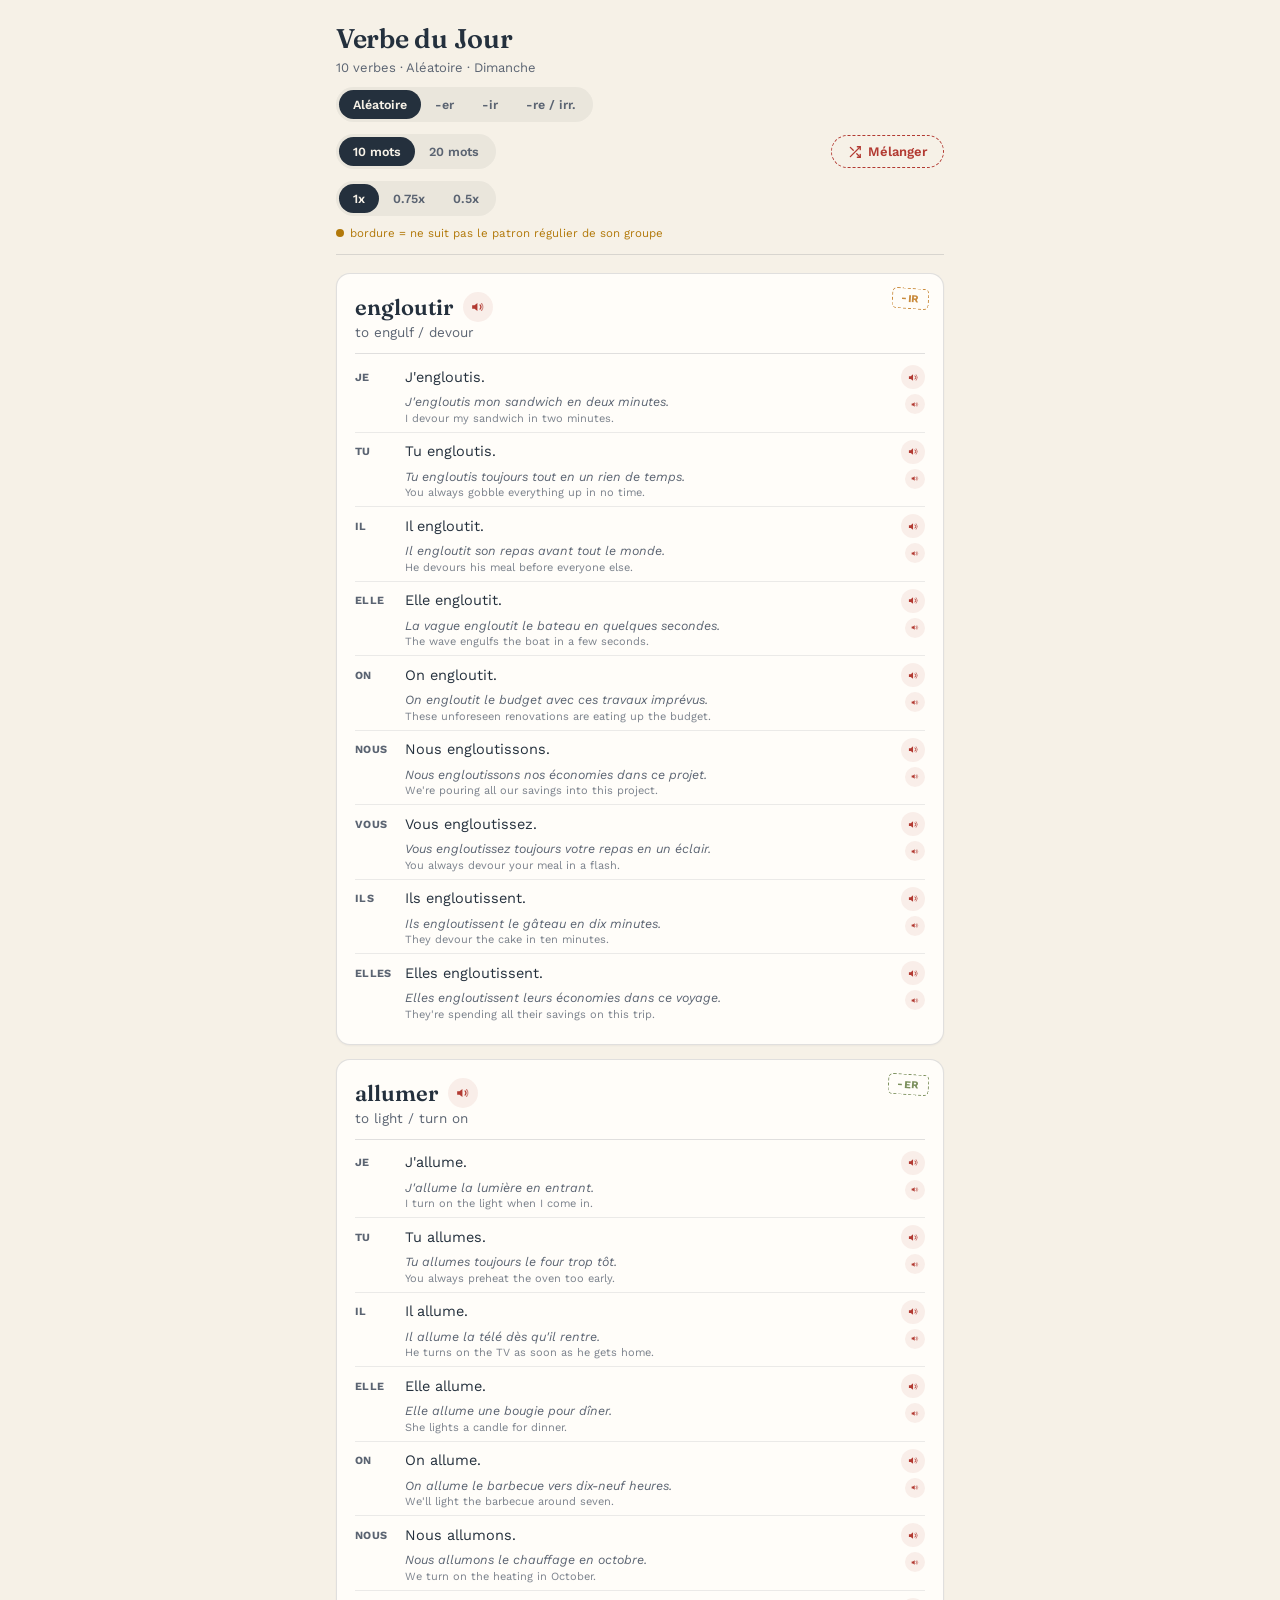
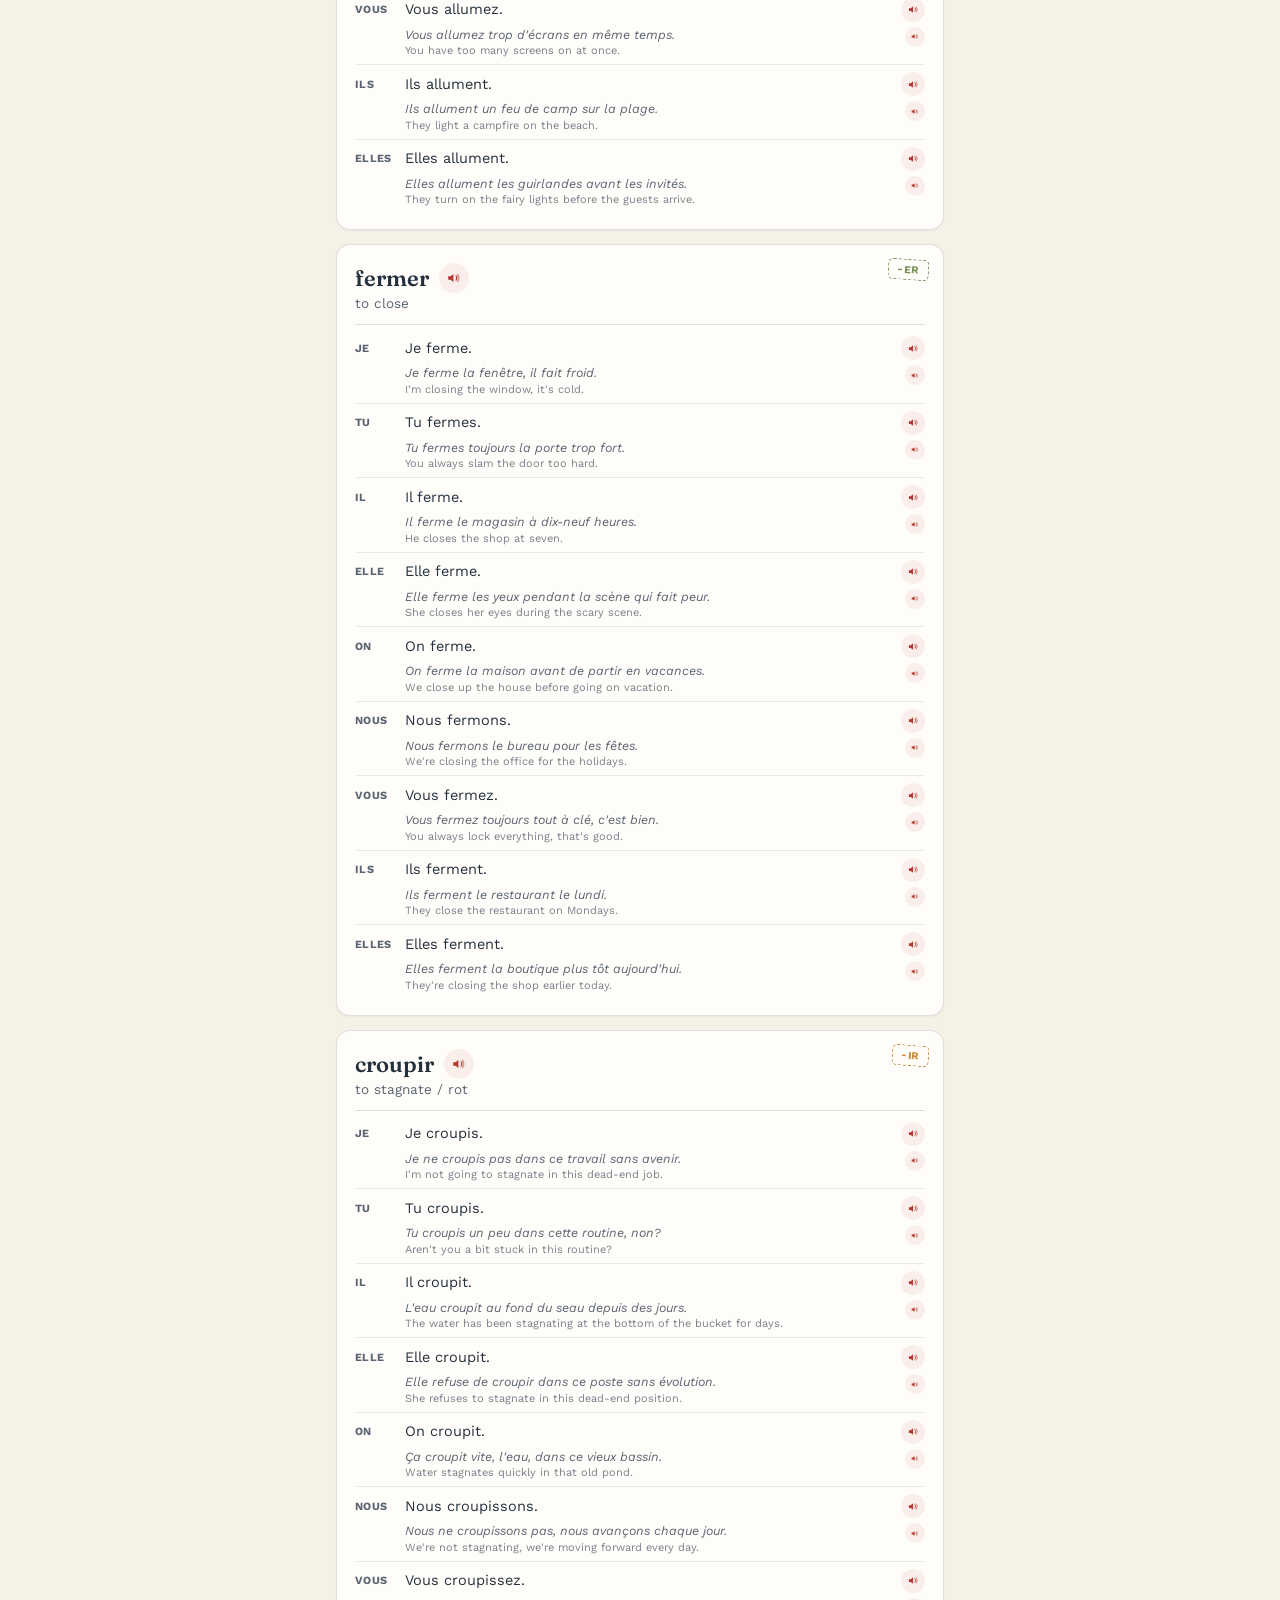
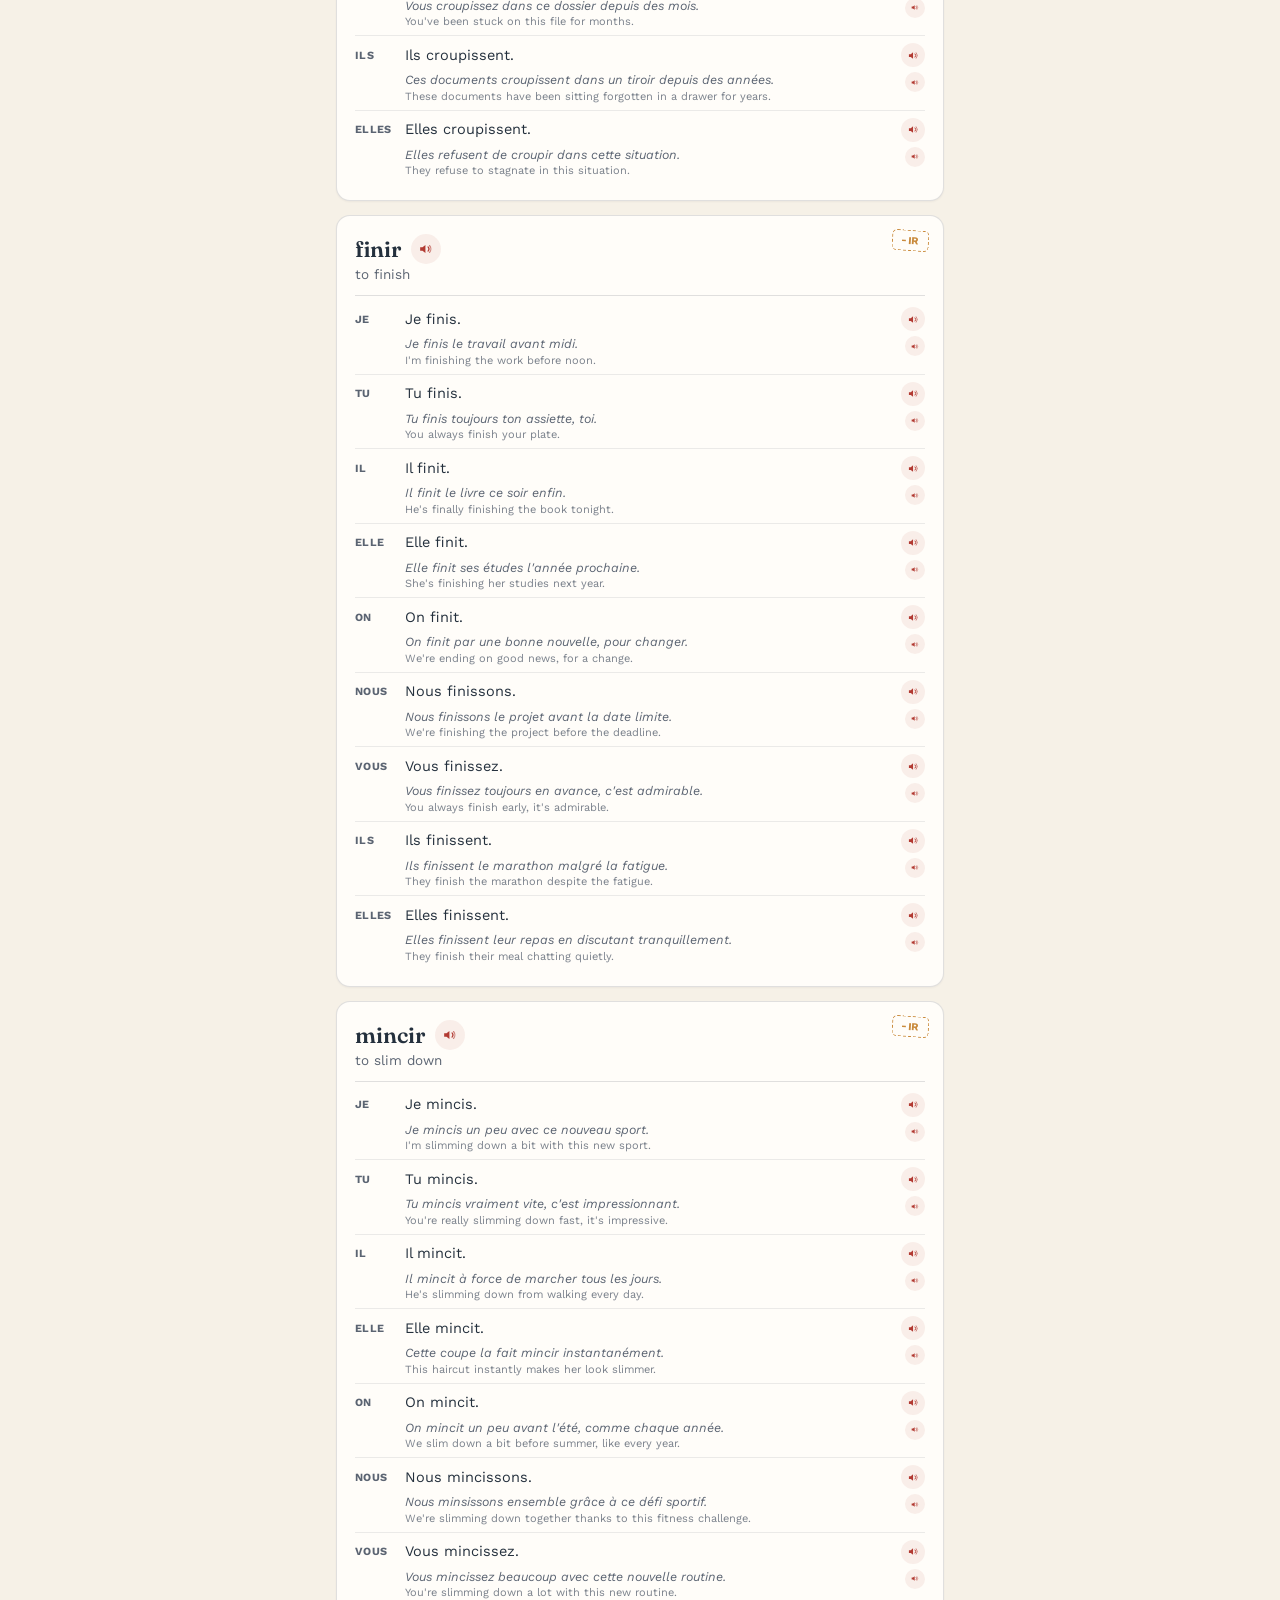
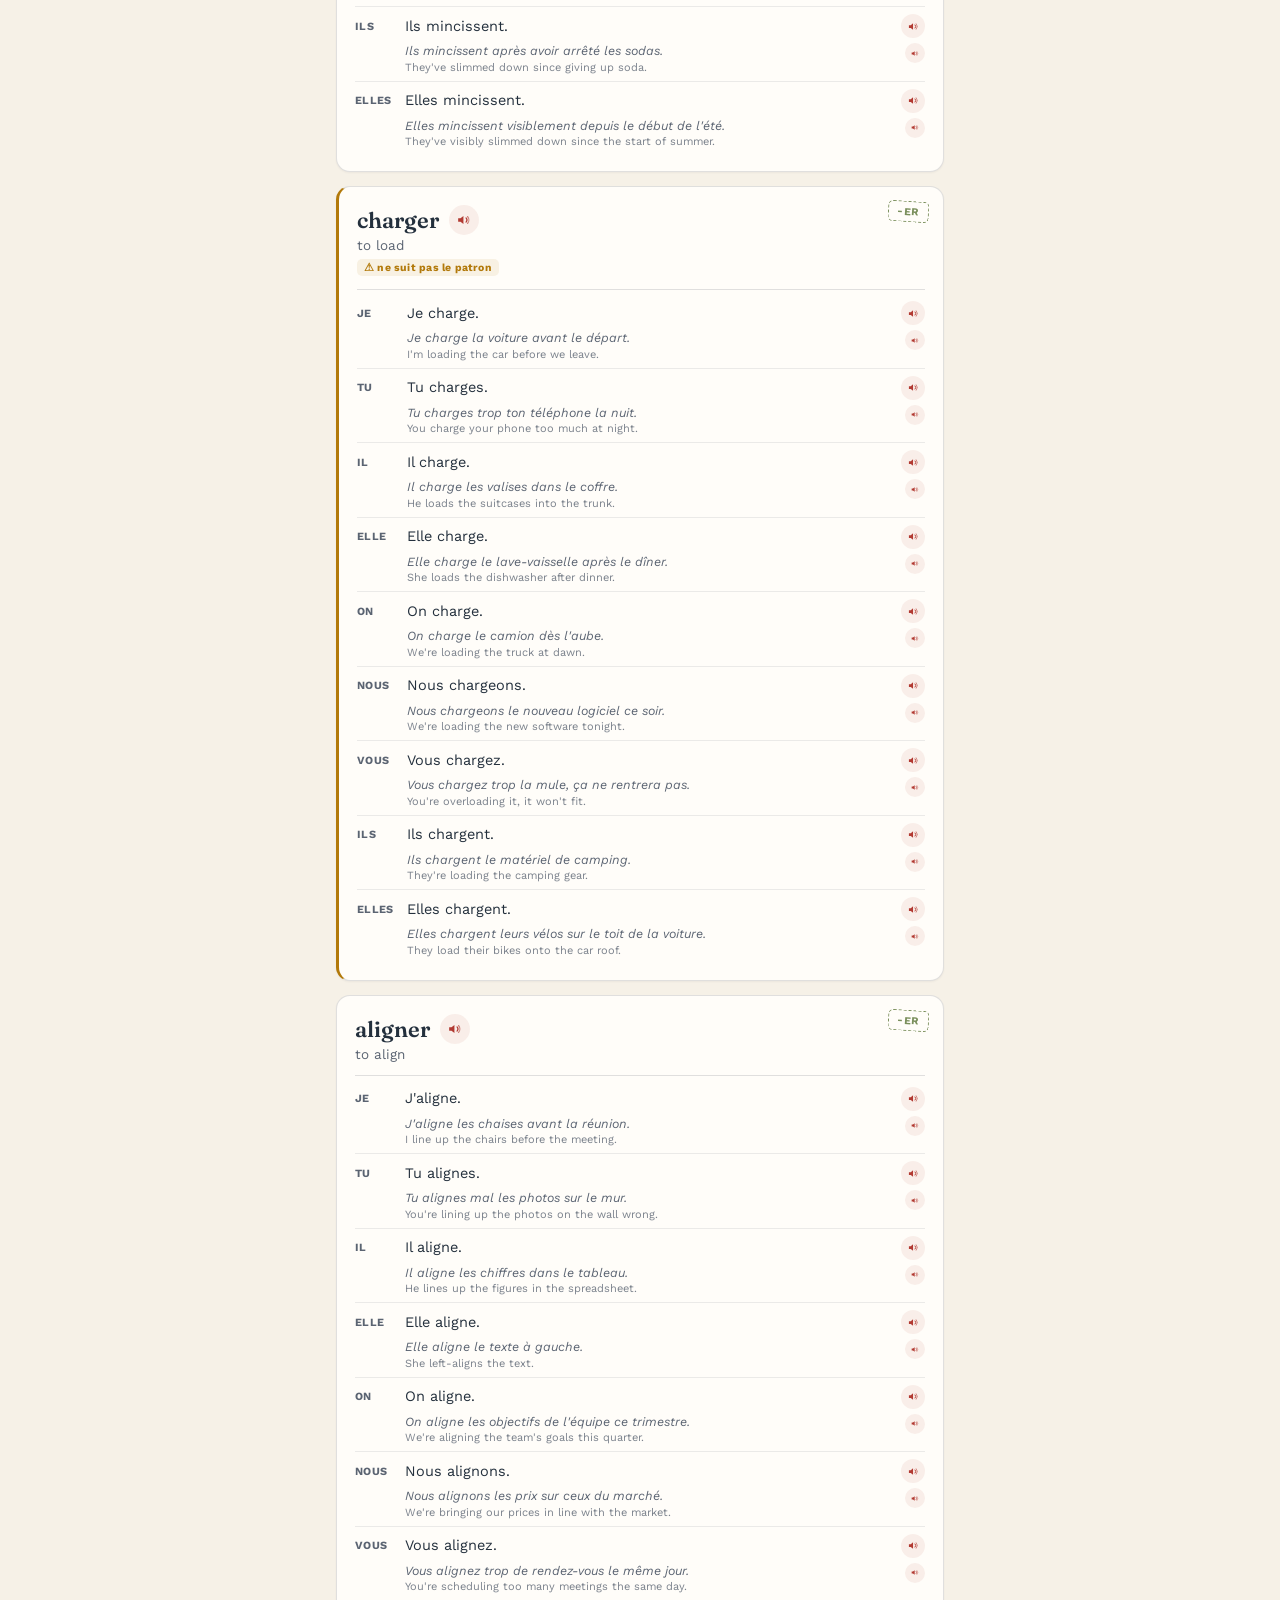
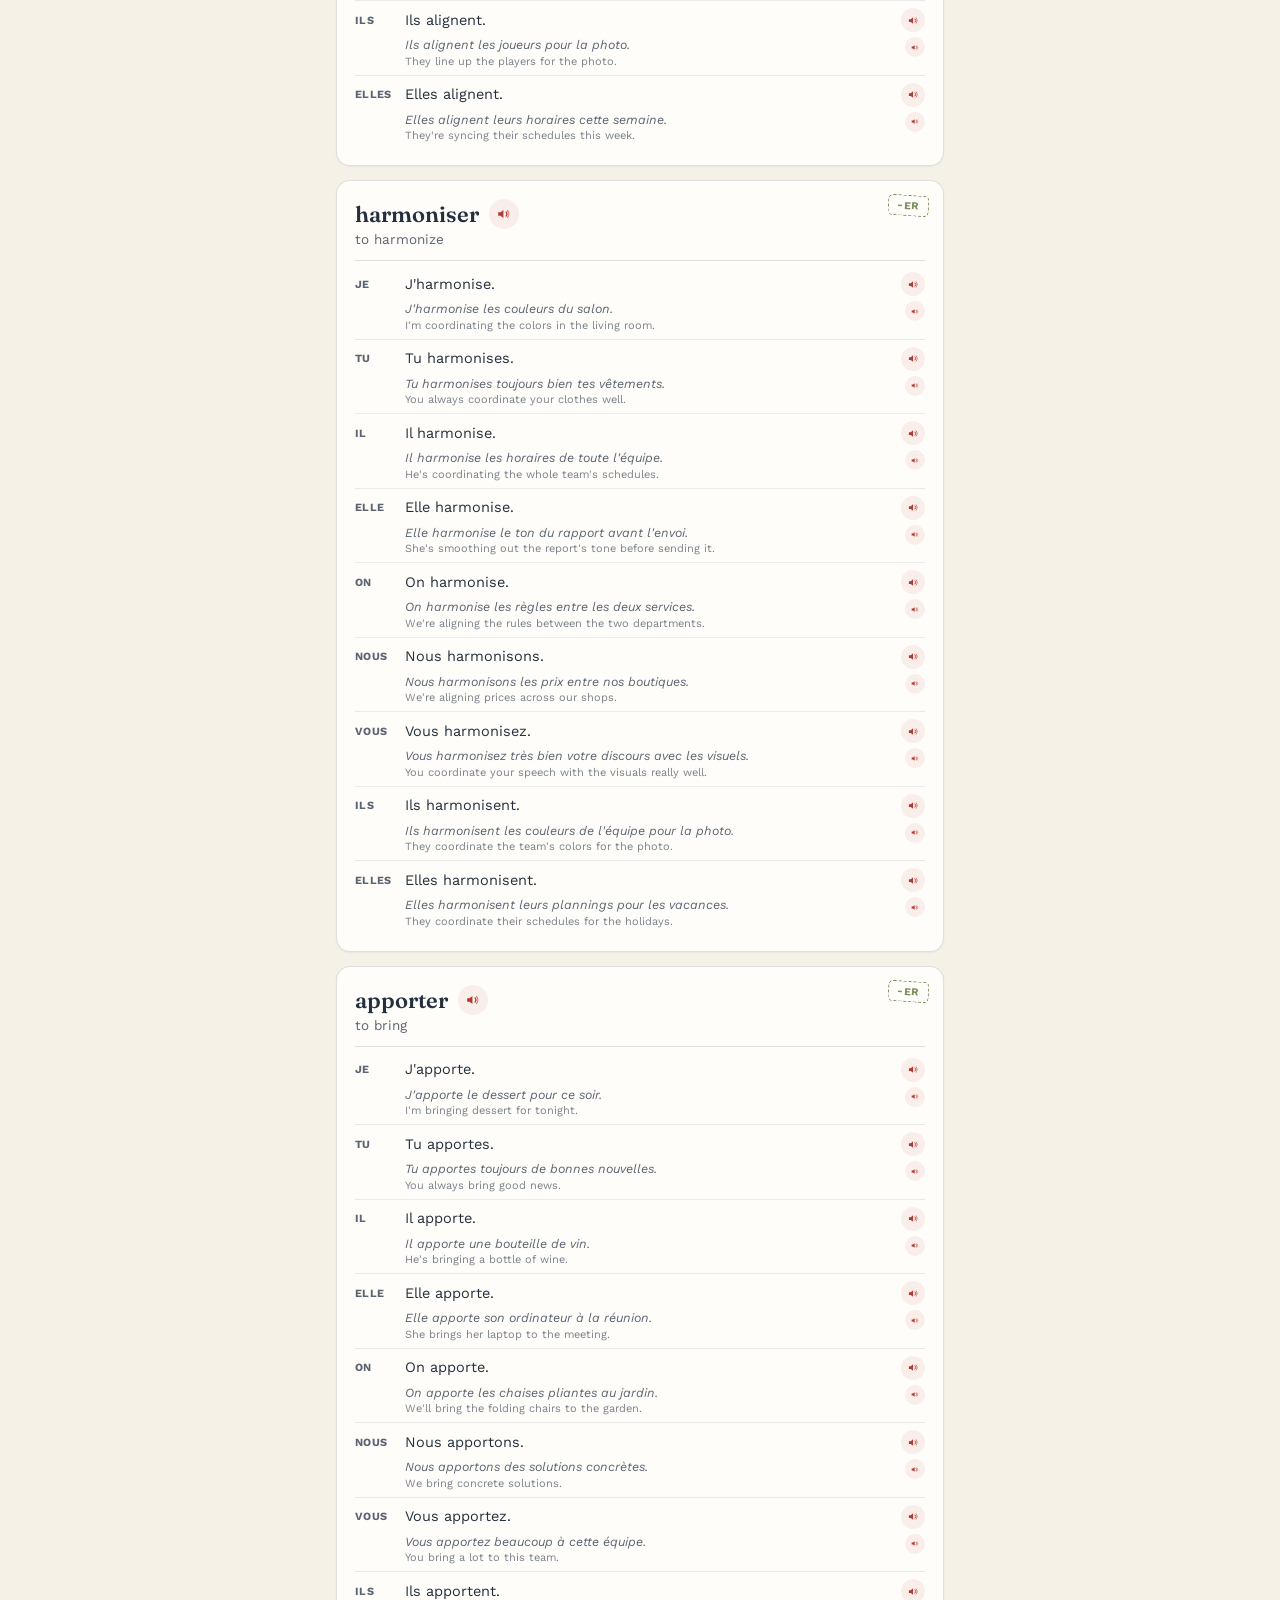
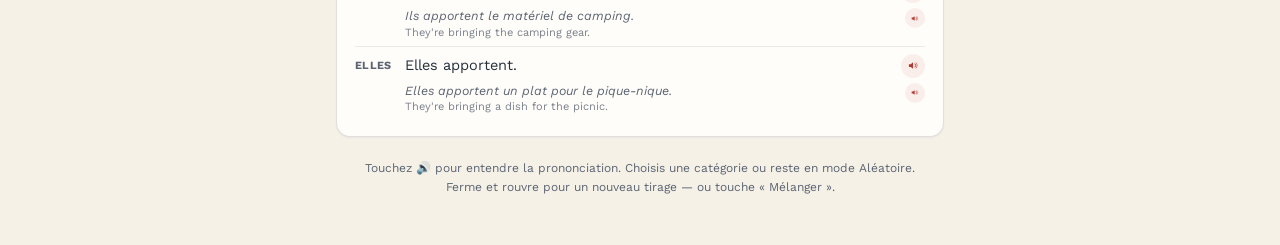
==== index.html @ c0dd316a "Split Verbe du Jour single-file app into a proper folder structure Break the monolithic verbedujour_" ====
<!DOCTYPE html>
<html lang="fr">
<head>
<meta charset="UTF-8">
<meta name="viewport" content="width=device-width, initial-scale=1.0">
<title>Verbe du Jour</title>
<link rel="stylesheet" href="css/styles.css">
</head>
<body>
<div class="wrap">
  <header>
    <div class="title-row">
      <h1>Verbe du Jour</h1>
    </div>
    <div class="subtitle" id="subtitle">— chargement —</div>

    <div class="row">
      <div class="seg" role="group" aria-label="Catégorie">
        <button class="cat-ALL active" data-cat="ALL">Aléatoire</button>
        <button class="cat-ER" data-cat="ER">-er</button>
        <button class="cat-IR" data-cat="IR">-ir</button>
        <button class="cat-RE" data-cat="RE">-re / irr.</button>
      </div>
    </div>
    <div class="row">
      <div class="seg" role="group" aria-label="Mots par jour">
        <button id="btn10" data-count="10">10 mots</button>
        <button id="btn20" data-count="20">20 mots</button>
      </div>
      <button class="shuffle-btn" id="shuffleBtn" aria-label="Mélanger">
        <svg viewBox="0 0 24 24" fill="none" stroke="currentColor" stroke-width="2.2" stroke-linecap="round" stroke-linejoin="round"><polyline points="16 3 21 3 21 8"/><line x1="4" y1="20" x2="21" y2="3"/><polyline points="21 16 21 21 16 21"/><line x1="15" y1="15" x2="21" y2="21"/><line x1="4" y1="4" x2="9" y2="9"/></svg>
        Mélanger
      </button>
    </div>
    <div class="row">
      <div class="seg" role="group" aria-label="Vitesse audio">
        <button class="speed-btn active" data-speed="1">1x</button>
        <button class="speed-btn" data-speed="0.75">0.75x</button>
        <button class="speed-btn" data-speed="0.5">0.5x</button>
      </div>
    </div>
    <div class="legend"><span class="dot"></span> bordure = ne suit pas le patron régulier de son groupe</div>
    <div class="voice-warning" id="voiceWarning">La lecture vocale n'est pas prise en charge par ce navigateur.</div>
  </header>
  <main>
    <div id="cards"></div>
  </main>
  <div class="foot-note">Touchez 🔊 pour entendre la prononciation. Choisis une catégorie ou reste en mode Aléatoire. Ferme et rouvre pour un nouveau tirage — ou touche « Mélanger ».</div>
</div>
<script src="js/data/verbs.js"></script>
<script src="js/data/sentences.js"></script>
<script src="js/app.js"></script>
</body>
</html>
---- css/styles.css ----
@import url('https://fonts.googleapis.com/css2?family=Fraunces:opsz,wght@9..144,500;9..144,600;9..144,700&family=Work+Sans:wght@400;500;600;700&display=swap');

  :root{
    --paper:#F6F1E7;
    --card:#FFFDF9;
    --ink:#24303D;
    --ink-soft:#5B6472;
    --accent:#B23A32;
    --accent-bg:rgba(178,58,50,0.08);
    --er:#7A8F5C;
    --ir:#C98A3B;
    --re:#4A6FA5;
    --line:rgba(36,48,61,0.14);
    --warn:#B2790A;
    --warn-bg:rgba(178,121,10,0.09);
  }
  *{box-sizing:border-box;-webkit-tap-highlight-color:transparent;}
  body{
    margin:0;
    background:var(--paper);
    color:var(--ink);
    font-family:'Work Sans',sans-serif;
    padding-bottom:48px;
  }
  .wrap{max-width:640px;margin:0 auto;padding:0 16px;}
  header{
    position:sticky;top:0;z-index:10;
    background:var(--paper);
    border-bottom:1px solid var(--line);
    padding-top:22px;padding-bottom:14px;
  }
  .title-row{display:flex;align-items:baseline;justify-content:space-between;}
  h1{
    font-family:'Fraunces',serif;
    font-weight:600;
    font-size:27px;
    margin:0;
    letter-spacing:-0.01em;
  }
  .subtitle{color:var(--ink-soft);font-size:13px;margin-top:5px;}
  .row{display:flex;align-items:center;gap:8px;margin-top:12px;flex-wrap:wrap;}
  .seg{display:flex;background:rgba(36,48,61,0.06);border-radius:999px;padding:3px;}
  .seg button{
    padding:7px 14px;border-radius:999px;border:none;background:transparent;
    font-family:'Work Sans',sans-serif;font-weight:600;font-size:12.5px;color:var(--ink-soft);
    cursor:pointer;transition:background .15s,color .15s;white-space:nowrap;
  }
  .seg button.active{background:var(--ink);color:var(--paper);}
  .seg button.cat-ER.active{background:var(--er);}
  .seg button.cat-IR.active{background:var(--ir);}
  .seg button.cat-RE.active{background:var(--re);}
  .shuffle-btn{
    margin-left:auto;display:flex;align-items:center;gap:6px;
    padding:8px 16px;border-radius:999px;border:1.5px dashed var(--accent);
    background:transparent;color:var(--accent);font-weight:600;font-size:13px;
    font-family:'Work Sans',sans-serif;cursor:pointer;transition:transform .15s;
  }
  .shuffle-btn:active{transform:scale(0.94);}
  .shuffle-btn svg{width:14px;height:14px;}
  .legend{display:flex;align-items:center;gap:6px;font-size:11.5px;color:var(--warn);margin-top:10px;}
  .legend .dot{width:8px;height:8px;border-radius:50%;background:var(--warn);flex-shrink:0;}
  main{padding-top:18px;}
  .card{
    background:var(--card);
    border:1px solid var(--line);
    border-radius:14px;
    padding:18px 18px 16px;
    margin-bottom:14px;
    position:relative;
    box-shadow:0 1px 2px rgba(36,48,61,0.05);
  }
  .card.irregular{border-left:3px solid var(--warn);}
  .stamp{
    position:absolute;top:14px;right:14px;
    font-weight:700;font-size:10.5px;letter-spacing:.08em;
    padding:3px 8px;border-radius:5px;border:1.5px dashed currentColor;
    transform:rotate(4deg);text-transform:uppercase;
  }
  .stamp.ER{color:var(--er);} .stamp.IR{color:var(--ir);} .stamp.RE{color:var(--re);}
  .irr-tag{
    display:inline-flex;align-items:center;gap:4px;
    font-size:10.5px;font-weight:700;color:var(--warn);background:var(--warn-bg);
    padding:2px 7px;border-radius:5px;margin-top:6px;letter-spacing:.02em;
  }
  .word-line{display:flex;align-items:center;gap:10px;padding-right:64px;}
  .infinitive{font-family:'Fraunces',serif;font-weight:600;font-size:22px;}
  .meaning{color:var(--ink-soft);font-size:13.5px;margin-top:2px;padding-right:64px;}
  .divider{height:1px;background:var(--line);margin:13px 0 4px;}
  .conj-block{margin-top:2px;}
  .conj-group{padding:7px 0;border-bottom:1px solid rgba(36,48,61,0.09);}
  .conj-group:last-child{border-bottom:none;}
  .conj-row{display:flex;align-items:center;gap:8px;}
  .pron{
    width:42px;flex-shrink:0;font-weight:700;font-size:11px;
    color:var(--ink-soft);text-transform:uppercase;letter-spacing:.03em;
  }
  .conj-fr{flex:1;font-size:14.5px;}
  .conj-speak{
    flex-shrink:0;width:24px;height:24px;border-radius:50%;border:none;
    background:var(--accent-bg);color:var(--accent);cursor:pointer;
    display:inline-flex;align-items:center;justify-content:center;
    transition:transform .12s;
  }
  .conj-speak svg{width:11px;height:11px;}
  .ex-row{display:flex;align-items:flex-start;gap:8px;margin-top:4px;padding-left:50px;}
  .ex-row .txt{flex:1;}
  .ex-row .fr{font-size:12.5px;font-style:italic;color:var(--ink-soft);line-height:1.4;}
  .ex-row .en{font-size:11px;color:var(--ink-soft);opacity:.8;margin-top:1px;}
  .ex-speak{
    flex-shrink:0;width:20px;height:20px;border-radius:50%;border:none;
    background:var(--accent-bg);color:var(--accent);cursor:pointer;
    display:inline-flex;align-items:center;justify-content:center;
    transition:transform .12s;margin-top:1px;
  }
  .ex-speak svg{width:9px;height:9px;}
  .impersonal-note{font-size:11.5px;color:var(--ink-soft);font-style:italic;margin-top:4px;padding-left:2px;}
  .speak-btn{
    flex-shrink:0;width:30px;height:30px;border-radius:50%;border:none;
    background:var(--accent-bg);color:var(--accent);cursor:pointer;
    display:inline-flex;align-items:center;justify-content:center;
    transition:transform .12s;
  }
  .speak-btn:active,.conj-speak:active,.ex-speak:active{transform:scale(0.88);}
  .speak-btn svg{width:14px;height:14px;}
  .speak-btn.playing,.conj-speak.playing,.ex-speak.playing{background:var(--accent);color:var(--card);}
  .foot-note{
    text-align:center;color:var(--ink-soft);font-size:12px;
    margin-top:22px;padding:0 20px;line-height:1.6;
  }
  .voice-warning{
    display:none;background:rgba(178,58,50,0.08);color:var(--accent);
    font-size:12.5px;padding:9px 14px;border-radius:10px;margin-top:14px;
  }
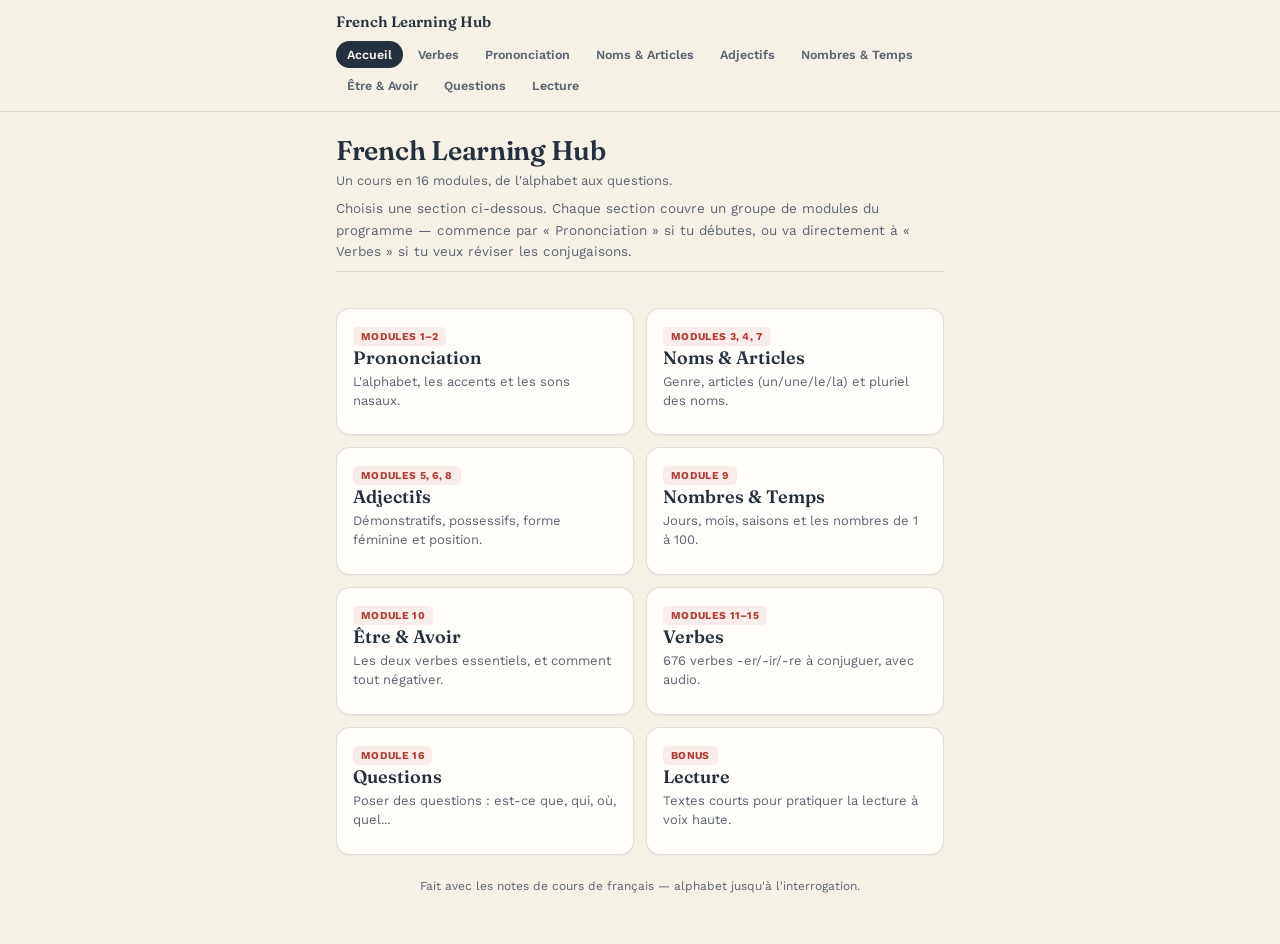
==== commit 3365ade1: "Add multi-tab site shell: shared nav, landing page, and a reusable voice module Moves the existing V" ====
--- a/index.html
+++ b/index.html
@@ -3,52 +3,68 @@
 <head>
 <meta charset="UTF-8">
 <meta name="viewport" content="width=device-width, initial-scale=1.0">
-<title>Verbe du Jour</title>
+<title>French Learning Hub</title>
 <link rel="stylesheet" href="css/styles.css">
+<link rel="stylesheet" href="css/nav.css">
 </head>
 <body>
+<script>window.NAV_BASE = ''; window.NAV_ACTIVE = 'home';</script>
+<div id="site-nav"></div>
 <div class="wrap">
-  <header>
+  <header class="hero">
     <div class="title-row">
-      <h1>Verbe du Jour</h1>
+      <h1>French Learning Hub</h1>
     </div>
-    <div class="subtitle" id="subtitle">— chargement —</div>
-
-    <div class="row">
-      <div class="seg" role="group" aria-label="Catégorie">
-        <button class="cat-ALL active" data-cat="ALL">Aléatoire</button>
-        <button class="cat-ER" data-cat="ER">-er</button>
-        <button class="cat-IR" data-cat="IR">-ir</button>
-        <button class="cat-RE" data-cat="RE">-re / irr.</button>
-      </div>
-    </div>
-    <div class="row">
-      <div class="seg" role="group" aria-label="Mots par jour">
-        <button id="btn10" data-count="10">10 mots</button>
-        <button id="btn20" data-count="20">20 mots</button>
-      </div>
-      <button class="shuffle-btn" id="shuffleBtn" aria-label="Mélanger">
-        <svg viewBox="0 0 24 24" fill="none" stroke="currentColor" stroke-width="2.2" stroke-linecap="round" stroke-linejoin="round"><polyline points="16 3 21 3 21 8"/><line x1="4" y1="20" x2="21" y2="3"/><polyline points="21 16 21 21 16 21"/><line x1="15" y1="15" x2="21" y2="21"/><line x1="4" y1="4" x2="9" y2="9"/></svg>
-        Mélanger
-      </button>
-    </div>
-    <div class="row">
-      <div class="seg" role="group" aria-label="Vitesse audio">
-        <button class="speed-btn active" data-speed="1">1x</button>
-        <button class="speed-btn" data-speed="0.75">0.75x</button>
-        <button class="speed-btn" data-speed="0.5">0.5x</button>
-      </div>
-    </div>
-    <div class="legend"><span class="dot"></span> bordure = ne suit pas le patron régulier de son groupe</div>
-    <div class="voice-warning" id="voiceWarning">La lecture vocale n'est pas prise en charge par ce navigateur.</div>
+    <div class="subtitle">Un cours en 16 modules, de l'alphabet aux questions.</div>
+    <div class="intro">Choisis une section ci-dessous. Chaque section couvre un groupe de modules du programme — commence par « Prononciation » si tu débutes, ou va directement à « Verbes » si tu veux réviser les conjugaisons.</div>
   </header>
   <main>
-    <div id="cards"></div>
+    <div class="tab-grid">
+      <a class="tab-card" href="prononciation/index.html">
+        <span class="module-tag">Modules 1–2</span>
+        <h2>Prononciation</h2>
+        <p>L'alphabet, les accents et les sons nasaux.</p>
+      </a>
+      <a class="tab-card" href="noms-articles/index.html">
+        <span class="module-tag">Modules 3, 4, 7</span>
+        <h2>Noms &amp; Articles</h2>
+        <p>Genre, articles (un/une/le/la) et pluriel des noms.</p>
+      </a>
+      <a class="tab-card" href="adjectifs/index.html">
+        <span class="module-tag">Modules 5, 6, 8</span>
+        <h2>Adjectifs</h2>
+        <p>Démonstratifs, possessifs, forme féminine et position.</p>
+      </a>
+      <a class="tab-card" href="nombres-temps/index.html">
+        <span class="module-tag">Module 9</span>
+        <h2>Nombres &amp; Temps</h2>
+        <p>Jours, mois, saisons et les nombres de 1 à 100.</p>
+      </a>
+      <a class="tab-card" href="etre-avoir/index.html">
+        <span class="module-tag">Module 10</span>
+        <h2>Être &amp; Avoir</h2>
+        <p>Les deux verbes essentiels, et comment tout négativer.</p>
+      </a>
+      <a class="tab-card" href="verbes/index.html">
+        <span class="module-tag">Modules 11–15</span>
+        <h2>Verbes</h2>
+        <p>676 verbes -er/-ir/-re à conjuguer, avec audio.</p>
+      </a>
+      <a class="tab-card" href="questions/index.html">
+        <span class="module-tag">Module 16</span>
+        <h2>Questions</h2>
+        <p>Poser des questions : est-ce que, qui, où, quel...</p>
+      </a>
+      <a class="tab-card" href="lecture/index.html">
+        <span class="module-tag">Bonus</span>
+        <h2>Lecture</h2>
+        <p>Textes courts pour pratiquer la lecture à voix haute.</p>
+      </a>
+    </div>
   </main>
-  <div class="foot-note">Touchez 🔊 pour entendre la prononciation. Choisis une catégorie ou reste en mode Aléatoire. Ferme et rouvre pour un nouveau tirage — ou touche « Mélanger ».</div>
+  <div class="foot-note">Fait avec les notes de cours de français — alphabet jusqu'à l'interrogation.</div>
 </div>
-<script src="js/data/verbs.js"></script>
-<script src="js/data/sentences.js"></script>
-<script src="js/app.js"></script>
+<script src="js/voice.js"></script>
+<script src="js/nav.js"></script>
 </body>
 </html>
--- a/css/styles.css
+++ b/css/styles.css
@@ -131,3 +131,86 @@
     display:none;background:rgba(178,58,50,0.08);color:var(--accent);
     font-size:12.5px;padding:9px 14px;border-radius:10px;margin-top:14px;
   }
+
+  /* ---- shared across every tab: hero, landing grid, reference tables, drills ---- */
+  .hero{padding-top:22px;padding-bottom:8px;}
+  .hero h1{font-size:27px;}
+  .hero .subtitle{margin-top:6px;}
+  .intro{color:var(--ink-soft);font-size:13.5px;line-height:1.6;margin-top:10px;}
+
+  .tab-grid{
+    display:grid;grid-template-columns:1fr 1fr;gap:12px;margin-top:18px;
+  }
+  @media (max-width:520px){ .tab-grid{grid-template-columns:1fr;} }
+  .tab-card{
+    display:block;background:var(--card);border:1px solid var(--line);border-radius:14px;
+    padding:16px;text-decoration:none;color:var(--ink);
+    box-shadow:0 1px 2px rgba(36,48,61,0.05);transition:transform .12s,box-shadow .12s;
+  }
+  .tab-card:active{transform:scale(0.98);}
+  .tab-card h2{
+    font-family:'Fraunces',serif;font-weight:600;font-size:18px;margin:0 0 4px;
+  }
+  .tab-card p{color:var(--ink-soft);font-size:13px;margin:0 0 8px;line-height:1.45;}
+  .module-tag{
+    display:inline-block;font-size:10.5px;font-weight:700;letter-spacing:.03em;
+    color:var(--accent);background:var(--accent-bg);padding:3px 8px;border-radius:5px;
+    text-transform:uppercase;
+  }
+
+  .rule-table{width:100%;border-collapse:collapse;margin:12px 0;font-size:13.5px;}
+  .rule-table th,.rule-table td{
+    text-align:left;padding:7px 10px;border-bottom:1px solid var(--line);
+  }
+  .rule-table th{
+    font-family:'Work Sans',sans-serif;font-weight:700;font-size:11.5px;
+    color:var(--ink-soft);text-transform:uppercase;letter-spacing:.03em;
+  }
+  .rule-table-wrap{overflow-x:auto;}
+
+  .trap{
+    display:flex;gap:8px;align-items:flex-start;
+    background:var(--warn-bg);color:var(--ink);border-left:3px solid var(--warn);
+    border-radius:8px;padding:10px 12px;margin:12px 0;font-size:13px;line-height:1.5;
+  }
+  .trap strong{color:var(--warn);}
+
+  .self-check{
+    background:var(--card);border:1px solid var(--line);border-radius:12px;
+    padding:14px 16px;margin:14px 0;
+  }
+  .self-check .q{font-weight:600;font-size:14px;}
+  .self-check .reveal-btn{
+    margin-top:8px;padding:6px 14px;border-radius:999px;border:1.5px dashed var(--accent);
+    background:transparent;color:var(--accent);font-weight:600;font-size:12.5px;
+    font-family:'Work Sans',sans-serif;cursor:pointer;
+  }
+  .self-check .answer{
+    display:none;margin-top:10px;padding-top:10px;border-top:1px dashed var(--line);
+    color:var(--ink-soft);font-size:13.5px;line-height:1.5;
+  }
+  .self-check.revealed .answer{display:block;}
+  .self-check.revealed .reveal-btn{display:none;}
+
+  .drill{
+    background:var(--card);border:1px solid var(--line);border-radius:12px;
+    padding:14px 16px;margin:12px 0;
+  }
+  .drill .prompt{font-weight:600;font-size:14.5px;margin-bottom:10px;}
+  .drill-options{display:flex;flex-wrap:wrap;gap:8px;}
+  .drill-option{
+    padding:7px 14px;border-radius:999px;border:1.5px solid var(--line);
+    background:transparent;color:var(--ink);font-weight:600;font-size:12.5px;
+    font-family:'Work Sans',sans-serif;cursor:pointer;transition:background .12s,border-color .12s;
+  }
+  .drill-option:hover{background:rgba(36,48,61,0.05);}
+  .drill-option.correct{border-color:var(--er);background:var(--er);color:var(--card);}
+  .drill-option.incorrect{border-color:var(--accent);background:var(--accent);color:var(--card);}
+  .drill-feedback{margin-top:10px;font-size:13px;color:var(--ink-soft);min-height:18px;}
+
+  .stub-card{
+    background:var(--card);border:1px dashed var(--line);border-radius:14px;
+    padding:24px 20px;margin-top:18px;text-align:center;color:var(--ink-soft);
+  }
+  .stub-card p{margin:6px 0;font-size:13.5px;line-height:1.6;}
+  .stub-card a{color:var(--accent);font-weight:600;}
--- a/css/nav.css
+++ b/css/nav.css
@@ -0,0 +1,68 @@
+#site-nav {
+  background: var(--paper);
+  border-bottom: 1px solid var(--line);
+}
+.nav-wrap {
+  max-width: 640px;
+  margin: 0 auto;
+  padding: 12px 16px;
+  display: flex;
+  align-items: center;
+  gap: 10px;
+  flex-wrap: wrap;
+}
+.nav-brand {
+  font-family: 'Fraunces', serif;
+  font-weight: 600;
+  font-size: 15px;
+  color: var(--ink);
+  text-decoration: none;
+  flex-shrink: 0;
+}
+.nav-toggle {
+  display: none;
+  margin-left: auto;
+  background: none;
+  border: none;
+  color: var(--ink);
+  cursor: pointer;
+  padding: 4px;
+}
+.nav-toggle svg { width: 22px; height: 22px; }
+.nav-links {
+  display: flex;
+  flex-wrap: wrap;
+  gap: 4px;
+  margin-left: auto;
+}
+.nav-link {
+  padding: 6px 11px;
+  border-radius: 999px;
+  font-family: 'Work Sans', sans-serif;
+  font-size: 12.5px;
+  font-weight: 600;
+  color: var(--ink-soft);
+  text-decoration: none;
+  white-space: nowrap;
+  transition: background .15s, color .15s;
+}
+.nav-link:hover { background: rgba(36,48,61,0.06); }
+.nav-link.active { background: var(--ink); color: var(--paper); }
+
+@media (max-width: 640px) {
+  .nav-toggle {
+    display: inline-flex;
+    align-items: center;
+    justify-content: center;
+  }
+  .nav-links {
+    display: none;
+    flex-direction: column;
+    align-items: flex-start;
+    width: 100%;
+    margin-left: 0;
+    margin-top: 10px;
+  }
+  .nav-links.open { display: flex; }
+  .nav-link { width: 100%; padding: 9px 11px; }
+}
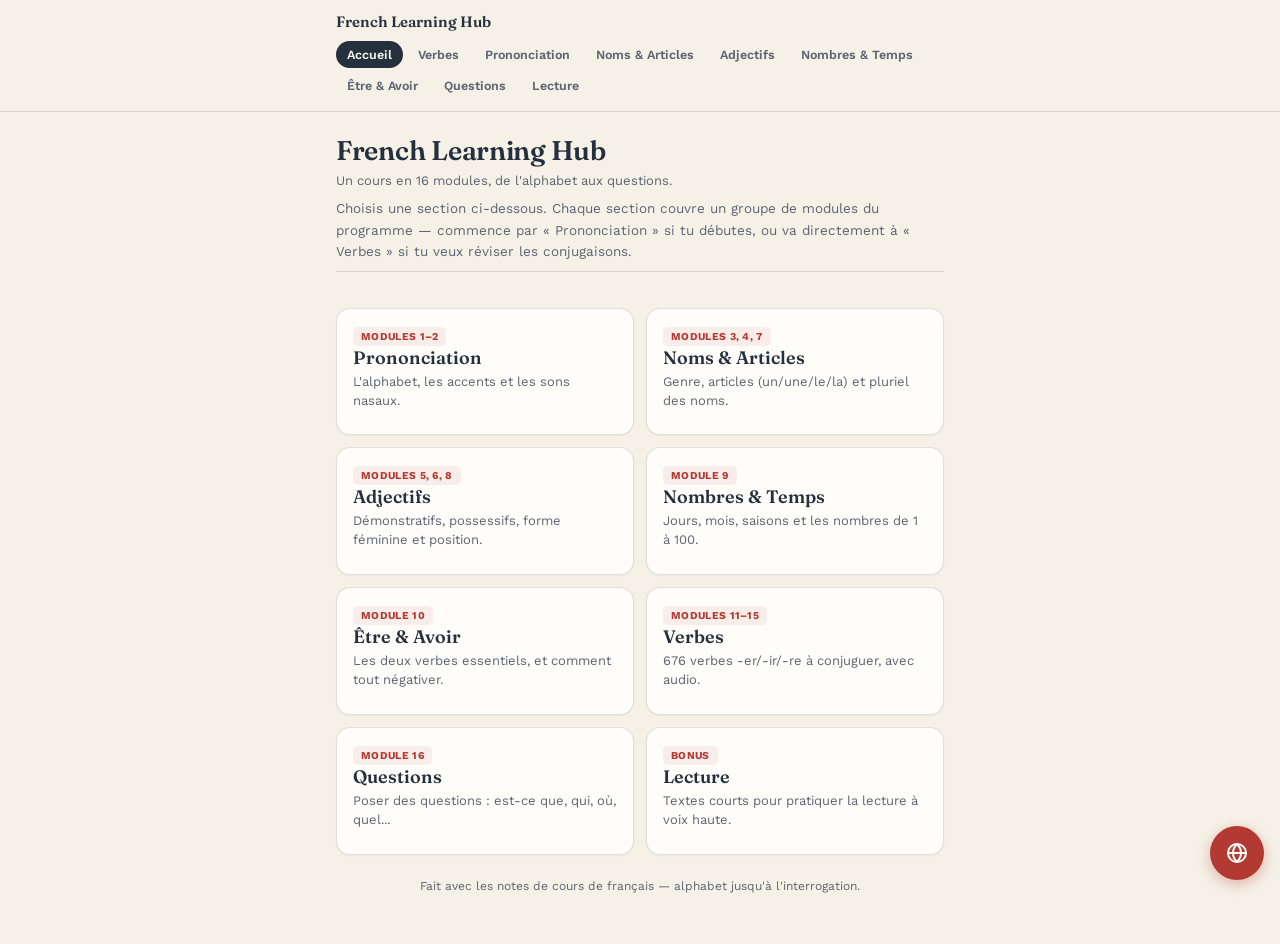
==== commit 4c6d10e4: "Add a floating quick-translate bubble, present on every page Adds js/translate.js + css/translate.cs" ====
--- a/index.html
+++ b/index.html
@@ -6,6 +6,7 @@
 <title>French Learning Hub</title>
 <link rel="stylesheet" href="css/styles.css">
 <link rel="stylesheet" href="css/nav.css">
+<link rel="stylesheet" href="css/translate.css">
 </head>
 <body>
 <script>window.NAV_BASE = ''; window.NAV_ACTIVE = 'home';</script>
@@ -66,5 +67,6 @@
 </div>
 <script src="js/voice.js"></script>
 <script src="js/nav.js"></script>
+<script src="js/translate.js"></script>
 </body>
 </html>
--- a/css/styles.css
+++ b/css/styles.css
@@ -24,7 +24,7 @@
   }
   .wrap{max-width:640px;margin:0 auto;padding:0 16px;}
   header{
-    position:sticky;top:0;z-index:10;
+    position:sticky;top:var(--nav-height, 53px);z-index:10;
     background:var(--paper);
     border-bottom:1px solid var(--line);
     padding-top:22px;padding-bottom:14px;
@@ -214,3 +214,50 @@
   }
   .stub-card p{margin:6px 0;font-size:13.5px;line-height:1.6;}
   .stub-card a{color:var(--accent);font-weight:600;}
+
+  section{margin-top:26px;}
+  section h2{
+    font-family:'Fraunces',serif;font-weight:600;font-size:19px;margin:0 0 8px;
+  }
+  section p{color:var(--ink-soft);font-size:13.5px;line-height:1.6;margin:6px 0;}
+  section h3{
+    font-family:'Work Sans',sans-serif;font-weight:700;font-size:12px;
+    color:var(--ink-soft);text-transform:uppercase;letter-spacing:.03em;
+    margin:14px 0 6px;
+  }
+
+  .word-list{display:flex;flex-wrap:wrap;gap:8px;margin:10px 0;}
+  .word-chip{
+    display:inline-flex;align-items:center;gap:6px;
+    background:var(--card);border:1px solid var(--line);border-radius:999px;
+    padding:5px 6px 5px 13px;font-size:13px;
+  }
+  .word-chip .note{color:var(--ink-soft);font-size:11px;margin-left:2px;}
+  .speak-btn.small,.word-chip button{width:22px;height:22px;}
+  .speak-btn.small svg,.word-chip button svg{width:11px;height:11px;}
+
+  .alphabet-grid{
+    display:grid;grid-template-columns:repeat(auto-fill,minmax(68px,1fr));
+    gap:8px;margin:12px 0;
+  }
+  .letter-chip{
+    display:flex;flex-direction:column;align-items:center;gap:4px;
+    background:var(--card);border:1px solid var(--line);border-radius:10px;
+    padding:10px 4px 8px;
+  }
+  .letter-chip .letter{font-family:'Fraunces',serif;font-weight:600;font-size:19px;}
+  .letter-chip .phon{font-size:10px;color:var(--ink-soft);}
+
+  .number-grid{
+    display:grid;grid-template-columns:repeat(auto-fill,minmax(96px,1fr));
+    gap:8px;margin:12px 0;
+  }
+  .number-chip{
+    display:flex;flex-direction:column;align-items:center;gap:3px;
+    background:var(--card);border:1px solid var(--line);border-radius:10px;
+    padding:9px 6px 7px;text-align:center;
+  }
+  .number-chip .digit{font-family:'Fraunces',serif;font-weight:600;font-size:16px;}
+  .number-chip .words{font-size:10.5px;color:var(--ink-soft);line-height:1.25;min-height:2.4em;}
+  .number-chip .en-gloss{font-size:9.5px;color:var(--ink-soft);opacity:.7;font-style:italic;}
+  .number-chip.irregular-zone{border-color:var(--warn);background:var(--warn-bg);}
--- a/css/nav.css
+++ b/css/nav.css
@@ -1,4 +1,7 @@
 #site-nav {
+  position: sticky;
+  top: 0;
+  z-index: 20;
   background: var(--paper);
   border-bottom: 1px solid var(--line);
 }
--- a/css/translate.css
+++ b/css/translate.css
@@ -0,0 +1,131 @@
+#translate-widget { position: relative; z-index: 40; }
+
+.translate-bubble {
+  position: fixed;
+  right: 16px;
+  bottom: 20px;
+  width: 54px;
+  height: 54px;
+  border-radius: 50%;
+  border: none;
+  background: var(--accent);
+  color: var(--card);
+  box-shadow: 0 4px 14px rgba(178,58,50,0.35);
+  cursor: pointer;
+  display: inline-flex;
+  align-items: center;
+  justify-content: center;
+  transition: transform .15s;
+}
+.translate-bubble svg { width: 24px; height: 24px; }
+.translate-bubble:active { transform: scale(0.92); }
+
+.translate-panel {
+  position: fixed;
+  right: 16px;
+  bottom: 84px;
+  width: min(320px, calc(100vw - 32px));
+  max-height: min(420px, calc(100vh - 120px));
+  overflow-y: auto;
+  background: var(--card);
+  border: 1px solid var(--line);
+  border-radius: 14px;
+  box-shadow: 0 8px 28px rgba(36,48,61,0.18);
+  padding: 14px;
+  display: none;
+  flex-direction: column;
+  gap: 10px;
+}
+.translate-panel.open { display: flex; }
+
+.translate-panel-head {
+  display: flex;
+  align-items: center;
+  gap: 8px;
+}
+.translate-direction {
+  display: flex;
+  background: rgba(36,48,61,0.06);
+  border-radius: 999px;
+  padding: 3px;
+  flex: 1;
+}
+.translate-dir-btn {
+  flex: 1;
+  padding: 6px 8px;
+  border-radius: 999px;
+  border: none;
+  background: transparent;
+  font-family: 'Work Sans', sans-serif;
+  font-weight: 600;
+  font-size: 11.5px;
+  color: var(--ink-soft);
+  cursor: pointer;
+  transition: background .15s, color .15s;
+}
+.translate-dir-btn.active { background: var(--ink); color: var(--paper); }
+.translate-close {
+  flex-shrink: 0;
+  width: 26px;
+  height: 26px;
+  border-radius: 50%;
+  border: none;
+  background: rgba(36,48,61,0.06);
+  color: var(--ink-soft);
+  font-size: 16px;
+  line-height: 1;
+  cursor: pointer;
+  display: inline-flex;
+  align-items: center;
+  justify-content: center;
+}
+
+.translate-input {
+  width: 100%;
+  padding: 9px 11px;
+  border: 1px solid var(--line);
+  border-radius: 8px;
+  font-family: 'Work Sans', sans-serif;
+  font-size: 13.5px;
+  background: var(--paper);
+  color: var(--ink);
+}
+.translate-input:focus { outline: 2px solid var(--accent-bg); border-color: var(--accent); }
+
+.translate-local-match {
+  display: none;
+  font-size: 12.5px;
+  color: var(--ink);
+  background: var(--accent-bg);
+  border-radius: 8px;
+  padding: 8px 10px;
+  line-height: 1.5;
+}
+.translate-local-match .found-tag {
+  display: inline-block;
+  font-size: 10px;
+  font-weight: 700;
+  text-transform: uppercase;
+  letter-spacing: .02em;
+  color: var(--accent);
+  margin-right: 4px;
+}
+
+.translate-go-btn {
+  padding: 9px 12px;
+  border-radius: 999px;
+  border: 1.5px dashed var(--accent);
+  background: transparent;
+  color: var(--accent);
+  font-family: 'Work Sans', sans-serif;
+  font-weight: 600;
+  font-size: 12.5px;
+  cursor: pointer;
+  transition: transform .12s;
+}
+.translate-go-btn:active { transform: scale(0.97); }
+
+@media (max-width: 400px) {
+  .translate-bubble { right: 12px; bottom: 16px; }
+  .translate-panel { right: 12px; bottom: 78px; }
+}
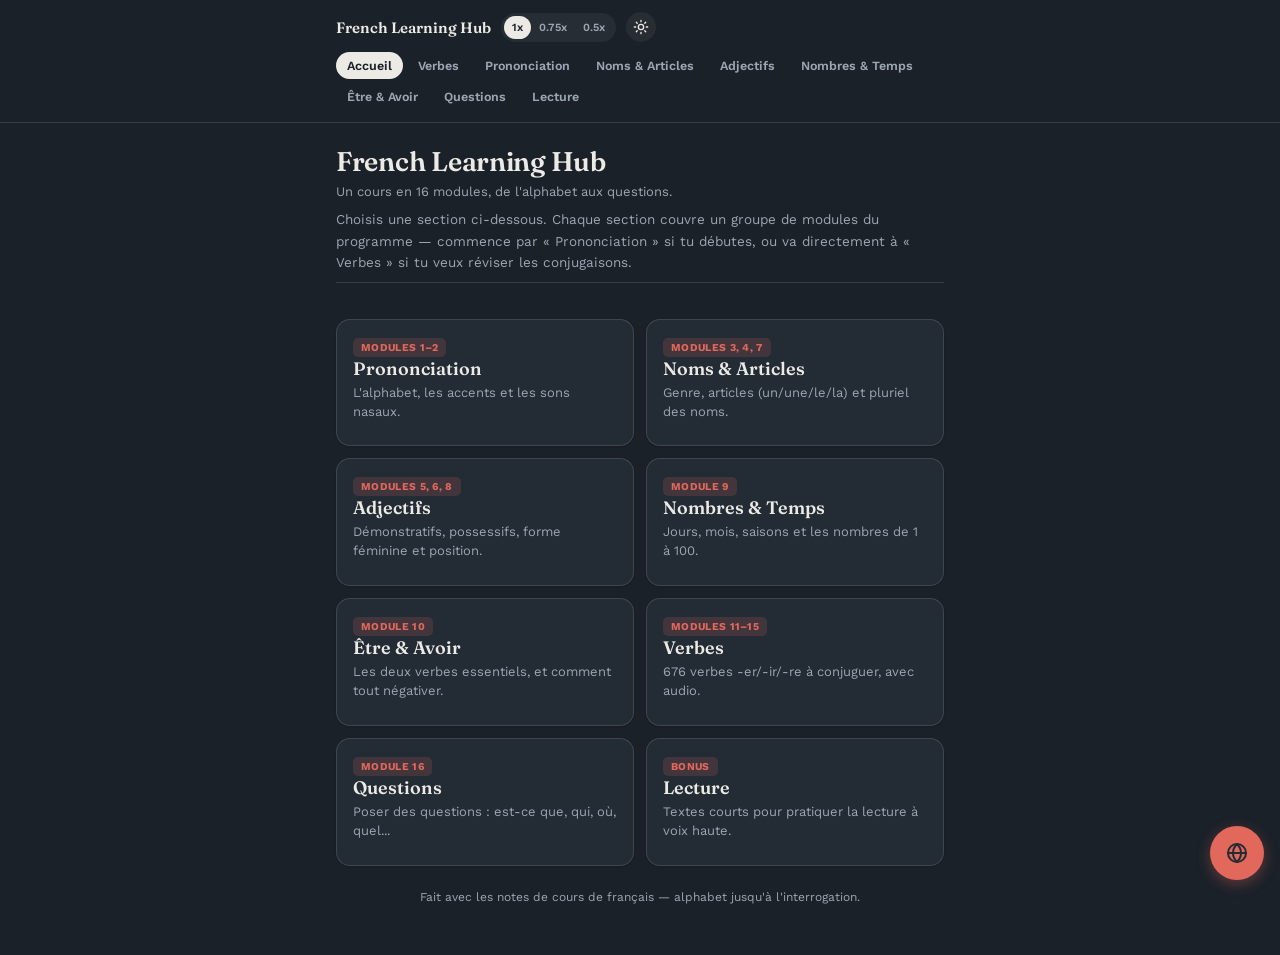
==== commit 5951ba24: "Switch site to dark theme by default with a light/dark toggle Reworks the CSS variable palette in st" ====
--- a/index.html
+++ b/index.html
@@ -2,6 +2,7 @@
 <html lang="fr">
 <head>
 <meta charset="UTF-8">
+<script id="theme-init">(function(){try{if(localStorage.getItem("theme")==="light")document.documentElement.setAttribute("data-theme","light");}catch(e){}})();</script>
 <meta name="viewport" content="width=device-width, initial-scale=1.0">
 <title>French Learning Hub</title>
 <link rel="stylesheet" href="css/styles.css">
--- a/css/styles.css
+++ b/css/styles.css
@@ -1,18 +1,47 @@
   @import url('https://fonts.googleapis.com/css2?family=Fraunces:opsz,wght@9..144,500;9..144,600;9..144,700&family=Work+Sans:wght@400;500;600;700&display=swap');
 
   :root{
+    color-scheme: dark;
+    --paper:#1B2129;
+    --card:#232B35;
+    --ink:#ECEAE4;
+    --ink-soft:#9CA6B2;
+    --accent:#E2685C;
+    --accent-rgb:226,104,92;
+    --accent-bg:rgba(var(--accent-rgb),0.16);
+    --er:#93AC79;
+    --ir:#E0A25C;
+    --re:#7FA0D6;
+    --oir:#B48BD0;
+    --pronom:#E28FB3;
+    --pronom-rgb:226,143,179;
+    --ink-rgb:236,234,228;
+    --line:rgba(var(--ink-rgb),0.14);
+    --warn:#E0A934;
+    --warn-rgb:224,169,52;
+    --warn-bg:rgba(var(--warn-rgb),0.16);
+    --shadow-rgb:0,0,0;
+  }
+  [data-theme="light"]{
+    color-scheme: light;
     --paper:#F6F1E7;
     --card:#FFFDF9;
     --ink:#24303D;
     --ink-soft:#5B6472;
     --accent:#B23A32;
-    --accent-bg:rgba(178,58,50,0.08);
+    --accent-rgb:178,58,50;
+    --accent-bg:rgba(var(--accent-rgb),0.08);
     --er:#7A8F5C;
     --ir:#C98A3B;
     --re:#4A6FA5;
-    --line:rgba(36,48,61,0.14);
+    --oir:#8B5FA8;
+    --pronom:#C9638F;
+    --pronom-rgb:201,99,143;
+    --ink-rgb:36,48,61;
+    --line:rgba(var(--ink-rgb),0.14);
     --warn:#B2790A;
-    --warn-bg:rgba(178,121,10,0.09);
+    --warn-rgb:178,121,10;
+    --warn-bg:rgba(var(--warn-rgb),0.09);
   }
   *{box-sizing:border-box;-webkit-tap-highlight-color:transparent;}
   body{
@@ -39,7 +68,7 @@
   }
   .subtitle{color:var(--ink-soft);font-size:13px;margin-top:5px;}
   .row{display:flex;align-items:center;gap:8px;margin-top:12px;flex-wrap:wrap;}
-  .seg{display:flex;background:rgba(36,48,61,0.06);border-radius:999px;padding:3px;}
+  .seg{display:flex;flex-wrap:wrap;background:rgba(var(--ink-rgb),0.06);border-radius:999px;padding:3px;}
   .seg button{
     padding:7px 14px;border-radius:999px;border:none;background:transparent;
     font-family:'Work Sans',sans-serif;font-weight:600;font-size:12.5px;color:var(--ink-soft);
@@ -49,6 +78,8 @@
   .seg button.cat-ER.active{background:var(--er);}
   .seg button.cat-IR.active{background:var(--ir);}
   .seg button.cat-RE.active{background:var(--re);}
+  .seg button.cat-OIR.active{background:var(--oir);}
+  .seg button.cat-PRONOM.active{background:var(--pronom);}
   .shuffle-btn{
     margin-left:auto;display:flex;align-items:center;gap:6px;
     padding:8px 16px;border-radius:999px;border:1.5px dashed var(--accent);
@@ -67,7 +98,7 @@
     padding:18px 18px 16px;
     margin-bottom:14px;
     position:relative;
-    box-shadow:0 1px 2px rgba(36,48,61,0.05);
+    box-shadow:0 1px 2px rgba(var(--shadow-rgb),0.16);
   }
   .card.irregular{border-left:3px solid var(--warn);}
   .stamp{
@@ -77,6 +108,13 @@
     transform:rotate(4deg);text-transform:uppercase;
   }
   .stamp.ER{color:var(--er);} .stamp.IR{color:var(--ir);} .stamp.RE{color:var(--re);}
+  .stamp.OIR{color:var(--oir);} .stamp.PRONOM{color:var(--pronom);}
+  .pronom-type{
+    display:inline-flex;align-items:center;gap:4px;
+    font-size:10.5px;font-weight:700;color:var(--pronom);background:rgba(var(--pronom-rgb),0.1);
+    padding:2px 7px;border-radius:5px;margin-top:6px;letter-spacing:.02em;
+    text-transform:uppercase;
+  }
   .irr-tag{
     display:inline-flex;align-items:center;gap:4px;
     font-size:10.5px;font-weight:700;color:var(--warn);background:var(--warn-bg);
@@ -87,7 +125,7 @@
   .meaning{color:var(--ink-soft);font-size:13.5px;margin-top:2px;padding-right:64px;}
   .divider{height:1px;background:var(--line);margin:13px 0 4px;}
   .conj-block{margin-top:2px;}
-  .conj-group{padding:7px 0;border-bottom:1px solid rgba(36,48,61,0.09);}
+  .conj-group{padding:7px 0;border-bottom:1px solid rgba(var(--ink-rgb),0.09);}
   .conj-group:last-child{border-bottom:none;}
   .conj-row{display:flex;align-items:center;gap:8px;}
   .pron{
@@ -128,7 +166,7 @@
     margin-top:22px;padding:0 20px;line-height:1.6;
   }
   .voice-warning{
-    display:none;background:rgba(178,58,50,0.08);color:var(--accent);
+    display:none;background:rgba(var(--accent-rgb),0.08);color:var(--accent);
     font-size:12.5px;padding:9px 14px;border-radius:10px;margin-top:14px;
   }
 
@@ -145,7 +183,7 @@
   .tab-card{
     display:block;background:var(--card);border:1px solid var(--line);border-radius:14px;
     padding:16px;text-decoration:none;color:var(--ink);
-    box-shadow:0 1px 2px rgba(36,48,61,0.05);transition:transform .12s,box-shadow .12s;
+    box-shadow:0 1px 2px rgba(var(--shadow-rgb),0.16);transition:transform .12s,box-shadow .12s;
   }
   .tab-card:active{transform:scale(0.98);}
   .tab-card h2{
@@ -203,7 +241,7 @@
     background:transparent;color:var(--ink);font-weight:600;font-size:12.5px;
     font-family:'Work Sans',sans-serif;cursor:pointer;transition:background .12s,border-color .12s;
   }
-  .drill-option:hover{background:rgba(36,48,61,0.05);}
+  .drill-option:hover{background:rgba(var(--ink-rgb),0.05);}
   .drill-option.correct{border-color:var(--er);background:var(--er);color:var(--card);}
   .drill-option.incorrect{border-color:var(--accent);background:var(--accent);color:var(--card);}
   .drill-feedback{margin-top:10px;font-size:13px;color:var(--ink-soft);min-height:18px;}
@@ -232,7 +270,7 @@
     background:var(--card);border:1px solid var(--line);border-radius:999px;
     padding:5px 6px 5px 13px;font-size:13px;
   }
-  .word-chip .note{color:var(--ink-soft);font-size:11px;margin-left:2px;}
+  .note{color:var(--ink-soft);font-size:11px;font-weight:400;margin-left:2px;}
   .speak-btn.small,.word-chip button{width:22px;height:22px;}
   .speak-btn.small svg,.word-chip button svg{width:11px;height:11px;}
 
@@ -261,3 +299,33 @@
   .number-chip .words{font-size:10.5px;color:var(--ink-soft);line-height:1.25;min-height:2.4em;}
   .number-chip .en-gloss{font-size:9.5px;color:var(--ink-soft);opacity:.7;font-style:italic;}
   .number-chip.irregular-zone{border-color:var(--warn);background:var(--warn-bg);}
+
+  /* ---- lecture / reading-practice passage cards ---- */
+  .passage-title{display:flex;align-items:center;gap:10px;}
+  .passage-title h2{
+    font-family:'Fraunces',serif;font-weight:600;font-size:19px;margin:0;
+  }
+  .passage-pending{
+    color:var(--ink-soft);font-style:italic;font-size:13px;
+    background:rgba(var(--ink-rgb),0.04);border:1px dashed var(--line);border-radius:8px;
+    padding:10px 12px;margin-top:10px;
+  }
+  .passage-text{font-size:14px;line-height:1.7;margin-top:10px;}
+  .section-label{
+    font-size:11px;font-weight:700;color:var(--ink-soft);text-transform:uppercase;
+    letter-spacing:.03em;margin:16px 0 8px;
+  }
+  .vocab-row{display:flex;gap:8px;margin-bottom:6px;}
+  .vocab-row input{
+    flex:1;min-width:0;padding:7px 10px;border:1px solid var(--line);border-radius:8px;
+    font-family:'Work Sans',sans-serif;font-size:13px;background:var(--paper);color:var(--ink);
+  }
+  .vocab-row input:focus,.sentence-textarea:focus{outline:2px solid var(--accent-bg);border-color:var(--accent);}
+  .sentence-textarea{
+    width:100%;min-height:64px;padding:9px 10px;border:1px solid var(--line);border-radius:8px;
+    font-family:'Work Sans',sans-serif;font-size:13px;background:var(--paper);color:var(--ink);
+    resize:vertical;
+  }
+  .speak-btn:disabled,.speak-btn:disabled:active{opacity:.35;cursor:not-allowed;transform:none;}
+  .save-note{font-size:11px;color:var(--ink-soft);margin-top:6px;opacity:0;transition:opacity .3s;}
+  .save-note.visible{opacity:1;}
--- a/css/nav.css
+++ b/css/nav.css
@@ -22,6 +22,28 @@
   text-decoration: none;
   flex-shrink: 0;
 }
+.nav-speed {
+  display: flex;
+  background: rgba(var(--ink-rgb),0.06);
+  border-radius: 999px;
+  padding: 3px;
+  flex-shrink: 0;
+}
+.nav-speed-btn {
+  padding: 5px 8px;
+  border-radius: 999px;
+  border: none;
+  background: transparent;
+  font-family: 'Work Sans', sans-serif;
+  font-weight: 600;
+  font-size: 11px;
+  color: var(--ink-soft);
+  cursor: pointer;
+  white-space: nowrap;
+  transition: background .15s, color .15s;
+}
+.nav-speed-btn.active { background: var(--ink); color: var(--paper); }
+
 .nav-toggle {
   display: none;
   margin-left: auto;
@@ -49,7 +71,25 @@
   white-space: nowrap;
   transition: background .15s, color .15s;
 }
-.nav-link:hover { background: rgba(36,48,61,0.06); }
+.nav-link:hover { background: rgba(var(--ink-rgb),0.06); }
+
+.theme-toggle {
+  flex-shrink: 0;
+  width: 30px;
+  height: 30px;
+  border-radius: 50%;
+  border: none;
+  background: rgba(var(--ink-rgb),0.06);
+  color: var(--ink);
+  cursor: pointer;
+  display: inline-flex;
+  align-items: center;
+  justify-content: center;
+  transition: background .15s, transform .12s;
+}
+.theme-toggle:hover { background: rgba(var(--ink-rgb),0.12); }
+.theme-toggle:active { transform: scale(0.9); }
+.theme-toggle svg { width: 16px; height: 16px; }
 .nav-link.active { background: var(--ink); color: var(--paper); }
 
 @media (max-width: 640px) {
--- a/css/translate.css
+++ b/css/translate.css
@@ -10,7 +10,7 @@
   border: none;
   background: var(--accent);
   color: var(--card);
-  box-shadow: 0 4px 14px rgba(178,58,50,0.35);
+  box-shadow: 0 4px 14px rgba(var(--accent-rgb),0.35);
   cursor: pointer;
   display: inline-flex;
   align-items: center;
@@ -30,7 +30,7 @@
   background: var(--card);
   border: 1px solid var(--line);
   border-radius: 14px;
-  box-shadow: 0 8px 28px rgba(36,48,61,0.18);
+  box-shadow: 0 8px 28px rgba(var(--shadow-rgb),0.3);
   padding: 14px;
   display: none;
   flex-direction: column;
@@ -45,7 +45,7 @@
 }
 .translate-direction {
   display: flex;
-  background: rgba(36,48,61,0.06);
+  background: rgba(var(--ink-rgb),0.06);
   border-radius: 999px;
   padding: 3px;
   flex: 1;
@@ -70,7 +70,7 @@
   height: 26px;
   border-radius: 50%;
   border: none;
-  background: rgba(36,48,61,0.06);
+  background: rgba(var(--ink-rgb),0.06);
   color: var(--ink-soft);
   font-size: 16px;
   line-height: 1;
@@ -80,8 +80,14 @@
   justify-content: center;
 }
 
+.translate-input-row {
+  display: flex;
+  align-items: center;
+  gap: 8px;
+}
 .translate-input {
-  width: 100%;
+  flex: 1;
+  min-width: 0;
   padding: 9px 11px;
   border: 1px solid var(--line);
   border-radius: 8px;
@@ -91,6 +97,7 @@
   color: var(--ink);
 }
 .translate-input:focus { outline: 2px solid var(--accent-bg); border-color: var(--accent); }
+.translate-input-row .speak-btn.small { flex-shrink: 0; }
 
 .translate-local-match {
   display: none;
@@ -110,6 +117,7 @@
   color: var(--accent);
   margin-right: 4px;
 }
+.translate-local-match .speak-btn.small { vertical-align: middle; margin-left: 2px; }
 
 .translate-go-btn {
   padding: 9px 12px;
@@ -124,6 +132,45 @@
   transition: transform .12s;
 }
 .translate-go-btn:active { transform: scale(0.97); }
+.translate-go-btn:disabled { opacity: .6; cursor: not-allowed; transform: none; }
+
+.translate-result-row {
+  display: flex;
+  align-items: flex-start;
+  gap: 8px;
+}
+.translate-result {
+  flex: 1;
+  min-width: 0;
+  padding: 9px 11px;
+  border: 1px solid var(--line);
+  border-radius: 8px;
+  font-family: 'Work Sans', sans-serif;
+  font-size: 13.5px;
+  background: rgba(var(--ink-rgb),0.03);
+  color: var(--ink);
+  resize: vertical;
+  min-height: 2.6em;
+}
+.translate-result:focus { outline: none; }
+.translate-result-row .speak-btn.small { flex-shrink: 0; margin-top: 4px; }
+
+.translate-source-note {
+  font-size: 10.5px;
+  color: var(--ink-soft);
+  font-style: italic;
+  margin-top: -4px;
+}
+
+.translate-error {
+  font-size: 12px;
+  color: var(--accent);
+  background: var(--accent-bg);
+  border-radius: 8px;
+  padding: 8px 10px;
+  line-height: 1.5;
+}
+.translate-error a { color: var(--accent); font-weight: 600; }
 
 @media (max-width: 400px) {
   .translate-bubble { right: 12px; bottom: 16px; }
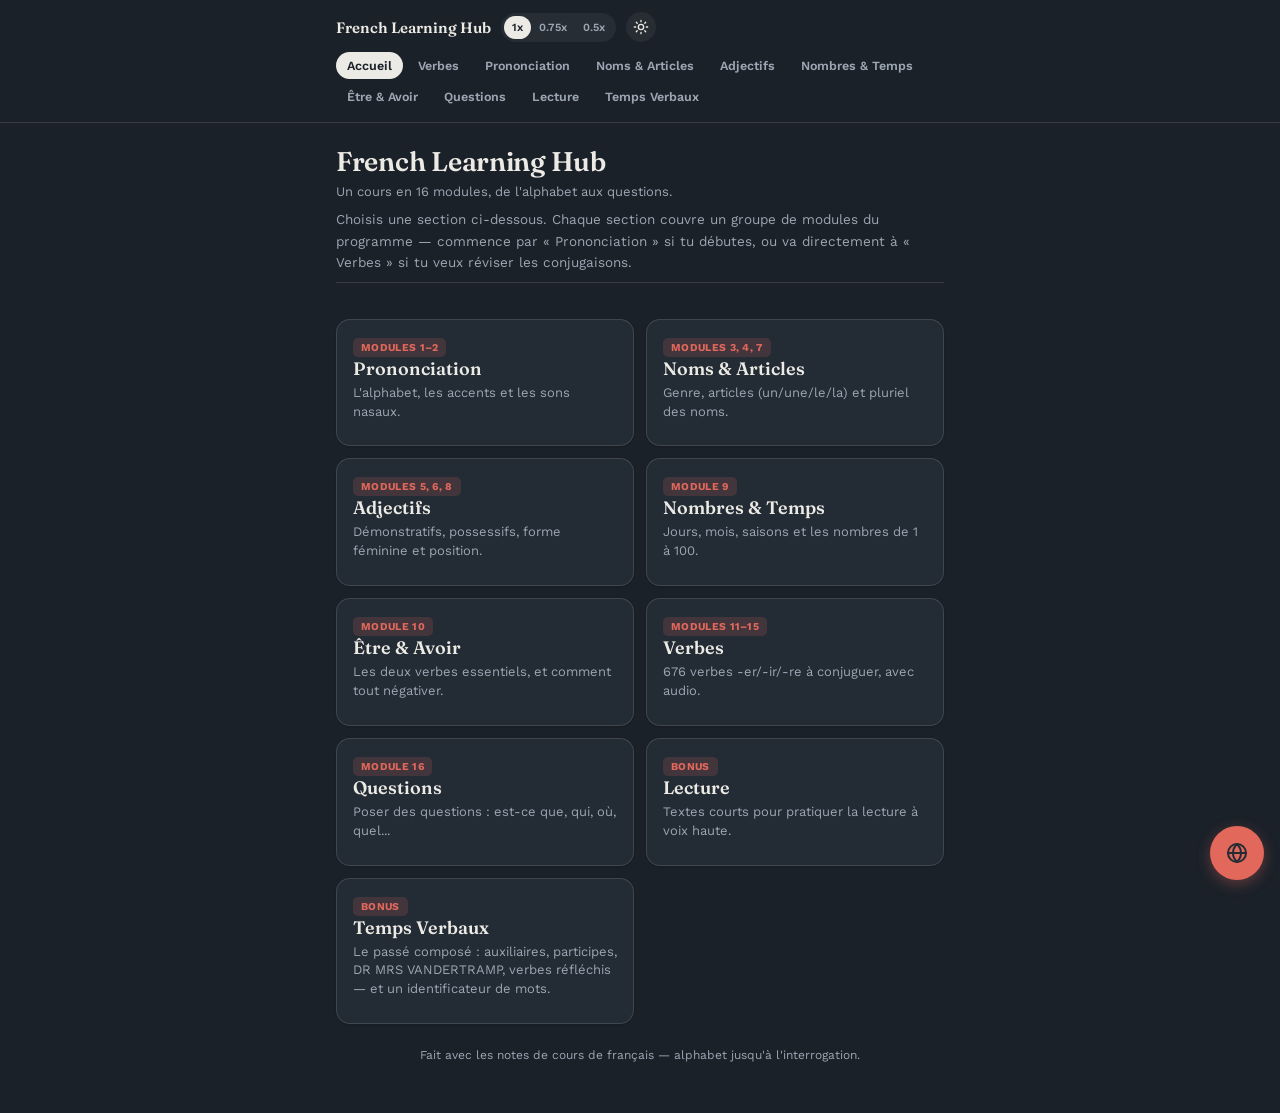
==== commit 7c1f9da2: "Add Temps Verbaux tab covering the passé composé New tab (temps-verbaux/) built from the course's up" ====
--- a/index.html
+++ b/index.html
@@ -62,6 +62,11 @@
         <h2>Lecture</h2>
         <p>Textes courts pour pratiquer la lecture à voix haute.</p>
       </a>
+      <a class="tab-card" href="temps-verbaux/index.html">
+        <span class="module-tag">Bonus</span>
+        <h2>Temps Verbaux</h2>
+        <p>Le passé composé : auxiliaires, participes, DR MRS VANDERTRAMP, verbes réfléchis — et un identificateur de mots.</p>
+      </a>
     </div>
   </main>
   <div class="foot-note">Fait avec les notes de cours de français — alphabet jusqu'à l'interrogation.</div>
--- a/css/styles.css
+++ b/css/styles.css
@@ -15,6 +15,7 @@
     --oir:#B48BD0;
     --pronom:#E28FB3;
     --pronom-rgb:226,143,179;
+    --irr:#5FB0BA;
     --ink-rgb:236,234,228;
     --line:rgba(var(--ink-rgb),0.14);
     --warn:#E0A934;
@@ -37,6 +38,7 @@
     --oir:#8B5FA8;
     --pronom:#C9638F;
     --pronom-rgb:201,99,143;
+    --irr:#3C8C96;
     --ink-rgb:36,48,61;
     --line:rgba(var(--ink-rgb),0.14);
     --warn:#B2790A;
@@ -80,6 +82,9 @@
   .seg button.cat-RE.active{background:var(--re);}
   .seg button.cat-OIR.active{background:var(--oir);}
   .seg button.cat-PRONOM.active{background:var(--pronom);}
+  .seg button.cat-ETRE.active{background:var(--oir);}
+  .seg button.cat-REFL.active{background:var(--pronom);}
+  .seg button.cat-IRR.active{background:var(--irr);}
   .shuffle-btn{
     margin-left:auto;display:flex;align-items:center;gap:6px;
     padding:8px 16px;border-radius:999px;border:1.5px dashed var(--accent);
@@ -109,6 +114,7 @@
   }
   .stamp.ER{color:var(--er);} .stamp.IR{color:var(--ir);} .stamp.RE{color:var(--re);}
   .stamp.OIR{color:var(--oir);} .stamp.PRONOM{color:var(--pronom);}
+  .stamp.ETRE{color:var(--oir);} .stamp.REFL{color:var(--pronom);} .stamp.IRR{color:var(--irr);}
   .pronom-type{
     display:inline-flex;align-items:center;gap:4px;
     font-size:10.5px;font-weight:700;color:var(--pronom);background:rgba(var(--pronom-rgb),0.1);
@@ -329,3 +335,36 @@
   .speak-btn:disabled,.speak-btn:disabled:active{opacity:.35;cursor:not-allowed;transform:none;}
   .save-note{font-size:11px;color:var(--ink-soft);margin-top:6px;opacity:0;transition:opacity .3s;}
   .save-note.visible{opacity:1;}
+
+  /* ---- temps-verbaux: "identifier un mot" lookup tool ---- */
+  .identify-row{display:flex;gap:8px;margin-top:12px;flex-wrap:wrap;}
+  .identify-input{
+    flex:1;min-width:180px;padding:10px 12px;border:1px solid var(--line);border-radius:10px;
+    font-family:'Work Sans',sans-serif;font-size:14px;background:var(--card);color:var(--ink);
+  }
+  .identify-input:focus{outline:2px solid var(--accent-bg);border-color:var(--accent);}
+  .identify-btn{
+    padding:10px 18px;border-radius:10px;border:none;background:var(--accent);color:var(--card);
+    font-weight:700;font-size:13px;font-family:'Work Sans',sans-serif;cursor:pointer;transition:transform .12s;
+  }
+  .identify-btn:active{transform:scale(0.96);}
+  .identify-hint{color:var(--ink-soft);font-size:12px;margin-top:8px;line-height:1.5;}
+  .identify-result{margin-top:14px;}
+  .identify-empty{color:var(--ink-soft);font-size:13px;font-style:italic;}
+  .identify-card{background:var(--card);border:1px solid var(--accent);border-radius:14px;padding:16px;margin-bottom:12px;}
+  .identify-head{display:flex;align-items:center;justify-content:space-between;gap:10px;flex-wrap:wrap;}
+  .identify-phrase{font-family:'Fraunces',serif;font-weight:600;font-size:19px;}
+  .identify-meta{display:flex;flex-wrap:wrap;gap:6px;margin-top:8px;}
+  .identify-tag{
+    font-size:10.5px;font-weight:700;letter-spacing:.02em;text-transform:uppercase;
+    padding:3px 8px;border-radius:5px;background:var(--accent-bg);color:var(--accent);
+  }
+  .identify-meaning{color:var(--ink-soft);font-size:13.5px;margin-top:8px;}
+  .identify-note{color:var(--ink-soft);font-size:12px;margin-top:6px;font-style:italic;}
+  .identify-suggestions{display:flex;flex-wrap:wrap;gap:6px;margin-top:10px;}
+  .identify-chip{
+    padding:6px 12px;border-radius:999px;border:1px solid var(--line);background:transparent;
+    color:var(--ink);font-size:12.5px;font-family:'Work Sans',sans-serif;cursor:pointer;
+  }
+  .identify-chip:hover{background:rgba(var(--ink-rgb),0.06);}
+  .identify-card .conj-block{margin-top:12px;}
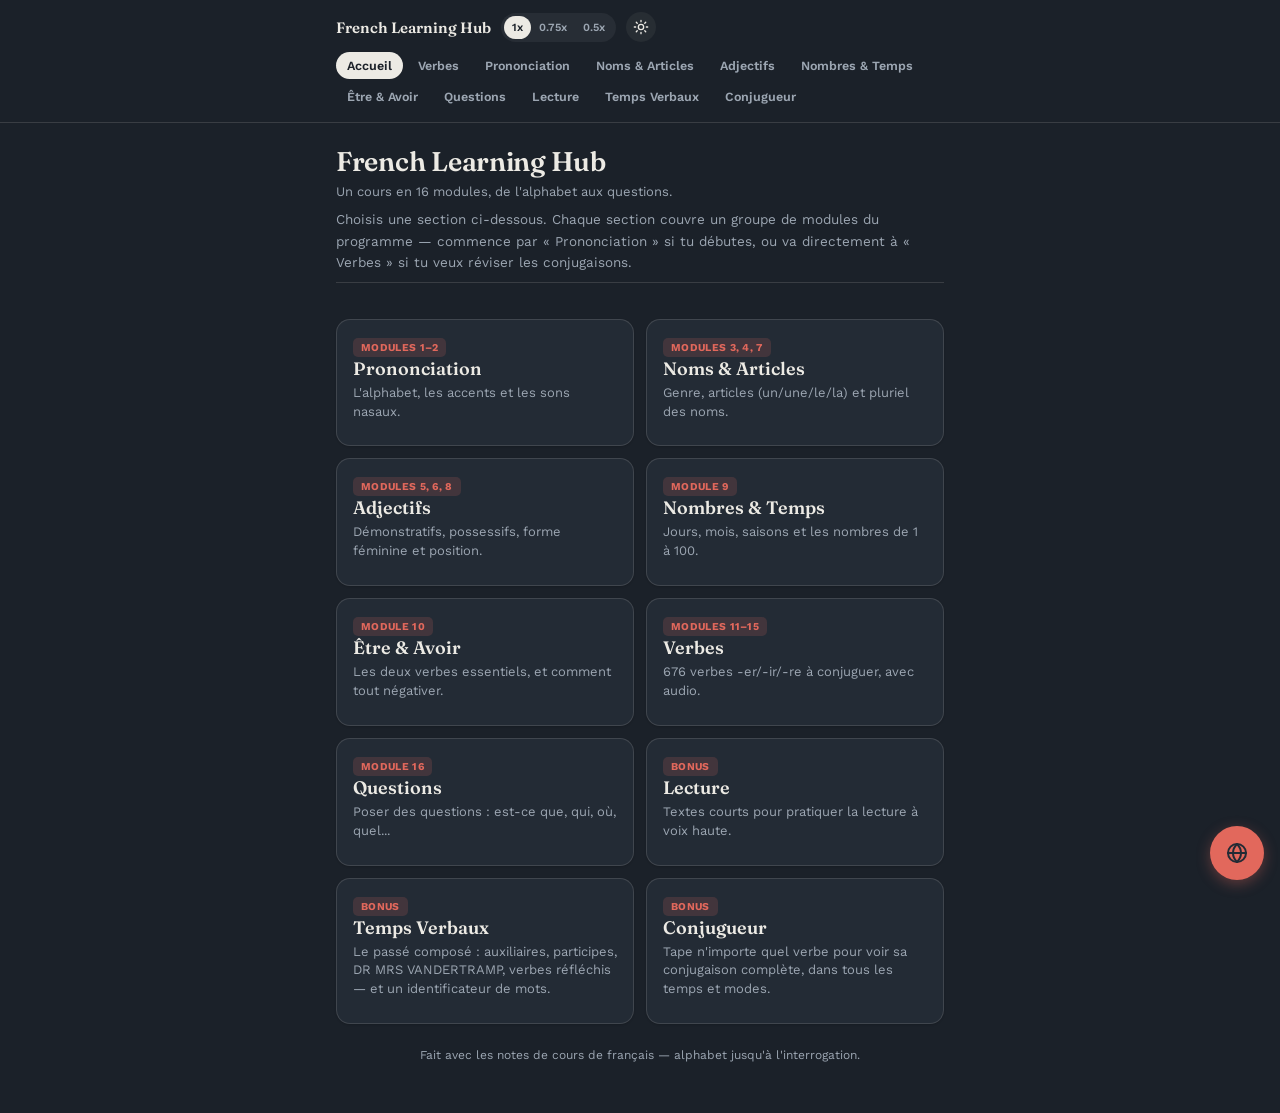
==== commit 948ef1c3: "Add Conjugueur tab: full-tense conjugation for any verb New standalone tab (conjugueur/) answering "" ====
--- a/index.html
+++ b/index.html
@@ -67,6 +67,11 @@
         <h2>Temps Verbaux</h2>
         <p>Le passé composé : auxiliaires, participes, DR MRS VANDERTRAMP, verbes réfléchis — et un identificateur de mots.</p>
       </a>
+      <a class="tab-card" href="conjugueur/index.html">
+        <span class="module-tag">Bonus</span>
+        <h2>Conjugueur</h2>
+        <p>Tape n'importe quel verbe pour voir sa conjugaison complète, dans tous les temps et modes.</p>
+      </a>
     </div>
   </main>
   <div class="foot-note">Fait avec les notes de cours de français — alphabet jusqu'à l'interrogation.</div>
--- a/css/styles.css
+++ b/css/styles.css
@@ -368,3 +368,33 @@
   }
   .identify-chip:hover{background:rgba(var(--ink-rgb),0.06);}
   .identify-card .conj-block{margin-top:12px;}
+
+  /* ---- conjugueur: full-tense conjugation lookup ---- */
+  .mood-heading{
+    font-family:'Fraunces',serif;font-weight:600;font-size:15px;letter-spacing:.04em;text-transform:uppercase;
+    color:var(--accent);margin:26px 0 10px;padding-bottom:6px;border-bottom:1px solid var(--line);
+  }
+  .mood-heading:first-of-type{margin-top:18px;}
+  .tense-grid{display:grid;grid-template-columns:repeat(auto-fill,minmax(240px,1fr));gap:12px;}
+  .tense-card{background:var(--card);border:1px solid var(--line);border-radius:12px;padding:12px 14px;}
+  .tense-card h3{font-family:'Work Sans',sans-serif;font-weight:700;font-size:12.5px;color:var(--ink-soft);margin:0 0 8px;text-transform:uppercase;letter-spacing:.02em;}
+  .tense-card .conj-block{display:block;}
+  .tense-card .conj-group{padding:3px 0;border-bottom:none;}
+  .tense-card .conj-row{gap:6px;}
+  .tense-card .conj-fr{font-size:13px;}
+  .tense-card .pron{display:none;}
+  .imperative-row .conj-fr{font-style:italic;}
+  .single-form-card{background:var(--card);border:1px solid var(--line);border-radius:12px;padding:12px 14px;margin-bottom:12px;}
+  .single-form-card h3{font-family:'Work Sans',sans-serif;font-weight:700;font-size:12.5px;color:var(--ink-soft);margin:0 0 8px;text-transform:uppercase;letter-spacing:.02em;}
+  .gendered-row{display:flex;align-items:center;gap:8px;padding:4px 0;font-size:13px;}
+  .gendered-row .g-label{width:64px;flex-shrink:0;color:var(--ink-soft);font-size:11.5px;}
+  .conjugueur-empty{color:var(--ink-soft);font-size:13px;font-style:italic;margin-top:10px;}
+  .conjugueur-error{
+    background:var(--accent-bg);color:var(--accent);border-radius:10px;padding:12px 14px;font-size:13px;margin-top:10px;
+  }
+  .verb-header{display:flex;align-items:center;gap:10px;flex-wrap:wrap;margin-top:16px;}
+  .verb-header .infinitive{font-size:22px;}
+  .guessed-note{
+    font-size:11.5px;color:var(--ink-soft);background:rgba(var(--ink-rgb),0.05);border-radius:8px;
+    padding:6px 10px;margin-top:6px;display:inline-block;
+  }
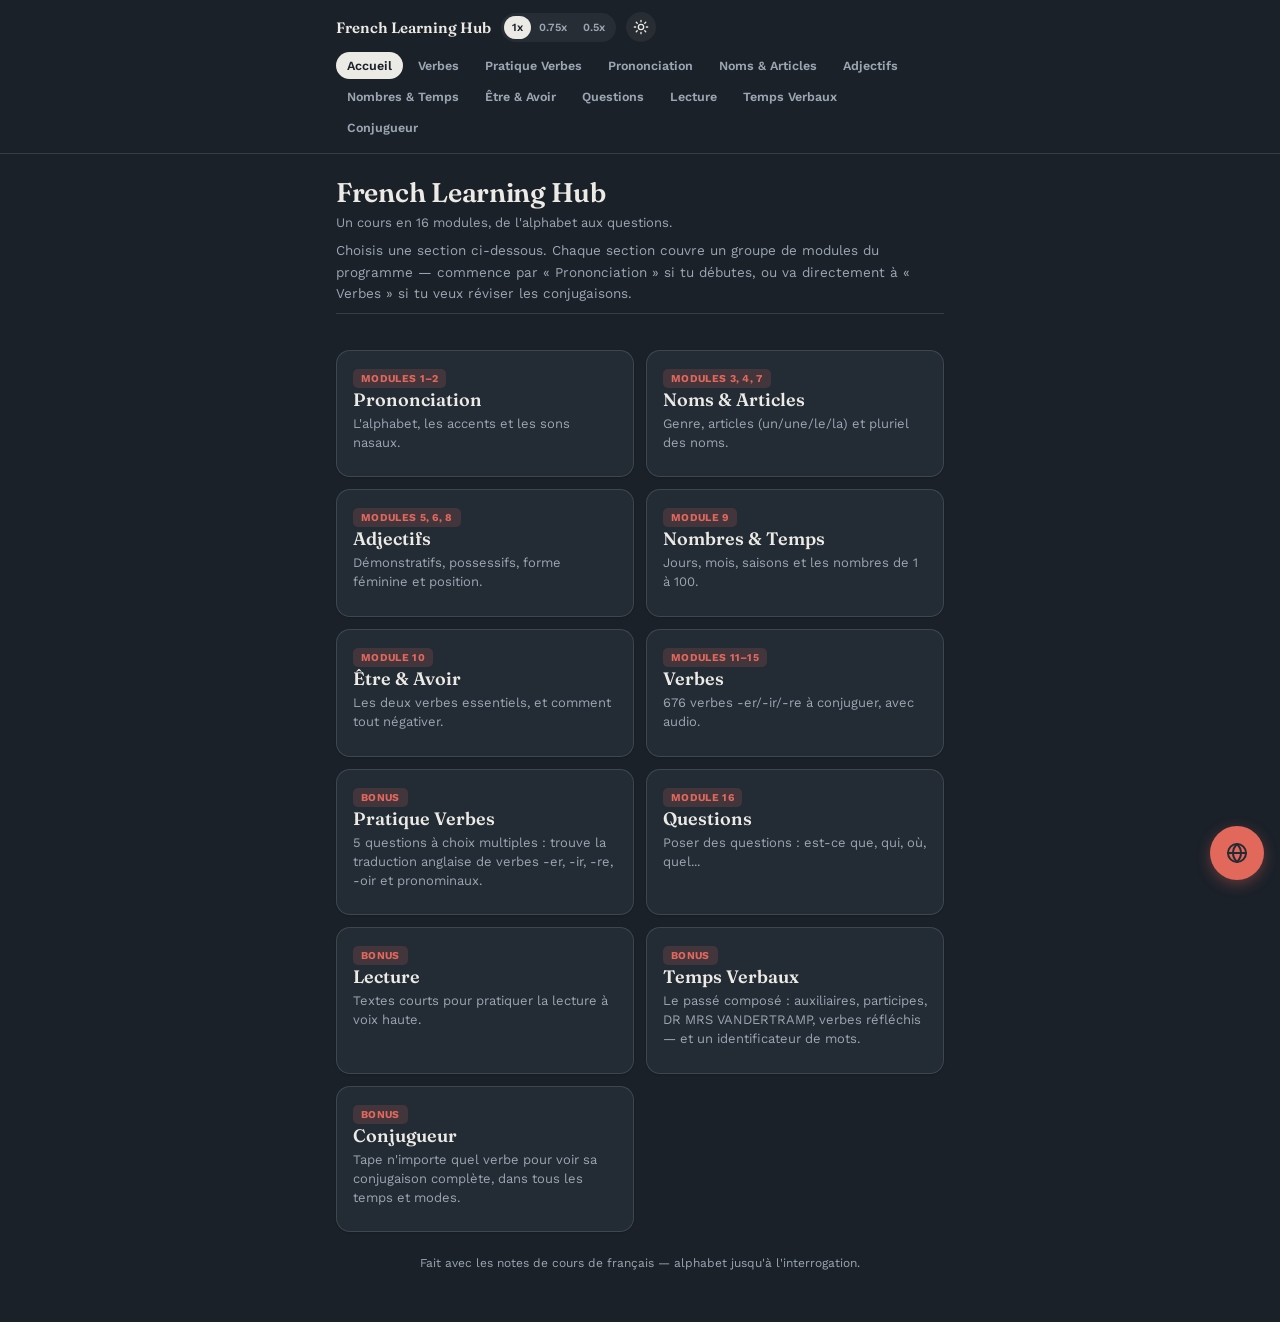
==== commit e2c09074: "Add Pratique Verbes: 5-question verb translation quiz with shuffle and reveal Co-Authored-By: Claude" ====
--- a/index.html
+++ b/index.html
@@ -52,6 +52,11 @@
         <h2>Verbes</h2>
         <p>676 verbes -er/-ir/-re à conjuguer, avec audio.</p>
       </a>
+      <a class="tab-card" href="pratique-verbes/index.html">
+        <span class="module-tag">Bonus</span>
+        <h2>Pratique Verbes</h2>
+        <p>5 questions à choix multiples : trouve la traduction anglaise de verbes -er, -ir, -re, -oir et pronominaux.</p>
+      </a>
       <a class="tab-card" href="questions/index.html">
         <span class="module-tag">Module 16</span>
         <h2>Questions</h2>
@@ -77,6 +82,7 @@
   <div class="foot-note">Fait avec les notes de cours de français — alphabet jusqu'à l'interrogation.</div>
 </div>
 <script src="js/voice.js"></script>
+<script src="js/clearable-input.js"></script>
 <script src="js/nav.js"></script>
 <script src="js/translate.js"></script>
 </body>
--- a/css/styles.css
+++ b/css/styles.css
@@ -398,3 +398,28 @@
     font-size:11.5px;color:var(--ink-soft);background:rgba(var(--ink-rgb),0.05);border-radius:8px;
     padding:6px 10px;margin-top:6px;display:inline-block;
   }
+
+  /* ---- verb list search box (verbes tab) ---- */
+  .verb-search-hint{color:var(--ink-soft);font-size:12px;margin-top:6px;}
+
+  /* ---- generic clear ("×") button, added to every text input/textarea by js/clearable-input.js ---- */
+  .clearable-wrap{position:relative;display:block;flex:1;min-width:0;}
+  .clearable-wrap input,.clearable-wrap textarea{width:100%;box-sizing:border-box;padding-right:30px;}
+  .clearable-btn{
+    position:absolute;right:6px;top:50%;transform:translateY(-50%);
+    width:22px;height:22px;border-radius:50%;border:none;background:rgba(var(--ink-rgb),0.08);
+    color:var(--ink-soft);font-size:15px;line-height:1;cursor:pointer;padding:0;
+    display:flex;align-items:center;justify-content:center;
+  }
+  .clearable-wrap.is-textarea .clearable-btn{top:10px;transform:none;}
+  .clearable-btn:hover{background:rgba(var(--ink-rgb),0.16);color:var(--ink);}
+  .clearable-btn[hidden]{display:none;}
+
+  /* ---- Pratique Verbes ---- */
+  .practice-verb{font-family:'Fraunces',serif;font-size:20px;font-weight:700;}
+  .practice-stamp{position:static;display:inline-block;vertical-align:middle;margin:0 4px;}
+  .practice-score{font-weight:600;font-size:13px;color:var(--ink-soft);margin-left:6px;}
+  .drill .practice-reveal{background:none;border:none;padding:0;margin:10px 0 0;}
+  .drill .practice-reveal .answer{margin-top:8px;}
+  .drill.done .drill-option{cursor:default;}
+  .drill.done .practice-reveal .reveal-btn{display:none;}
